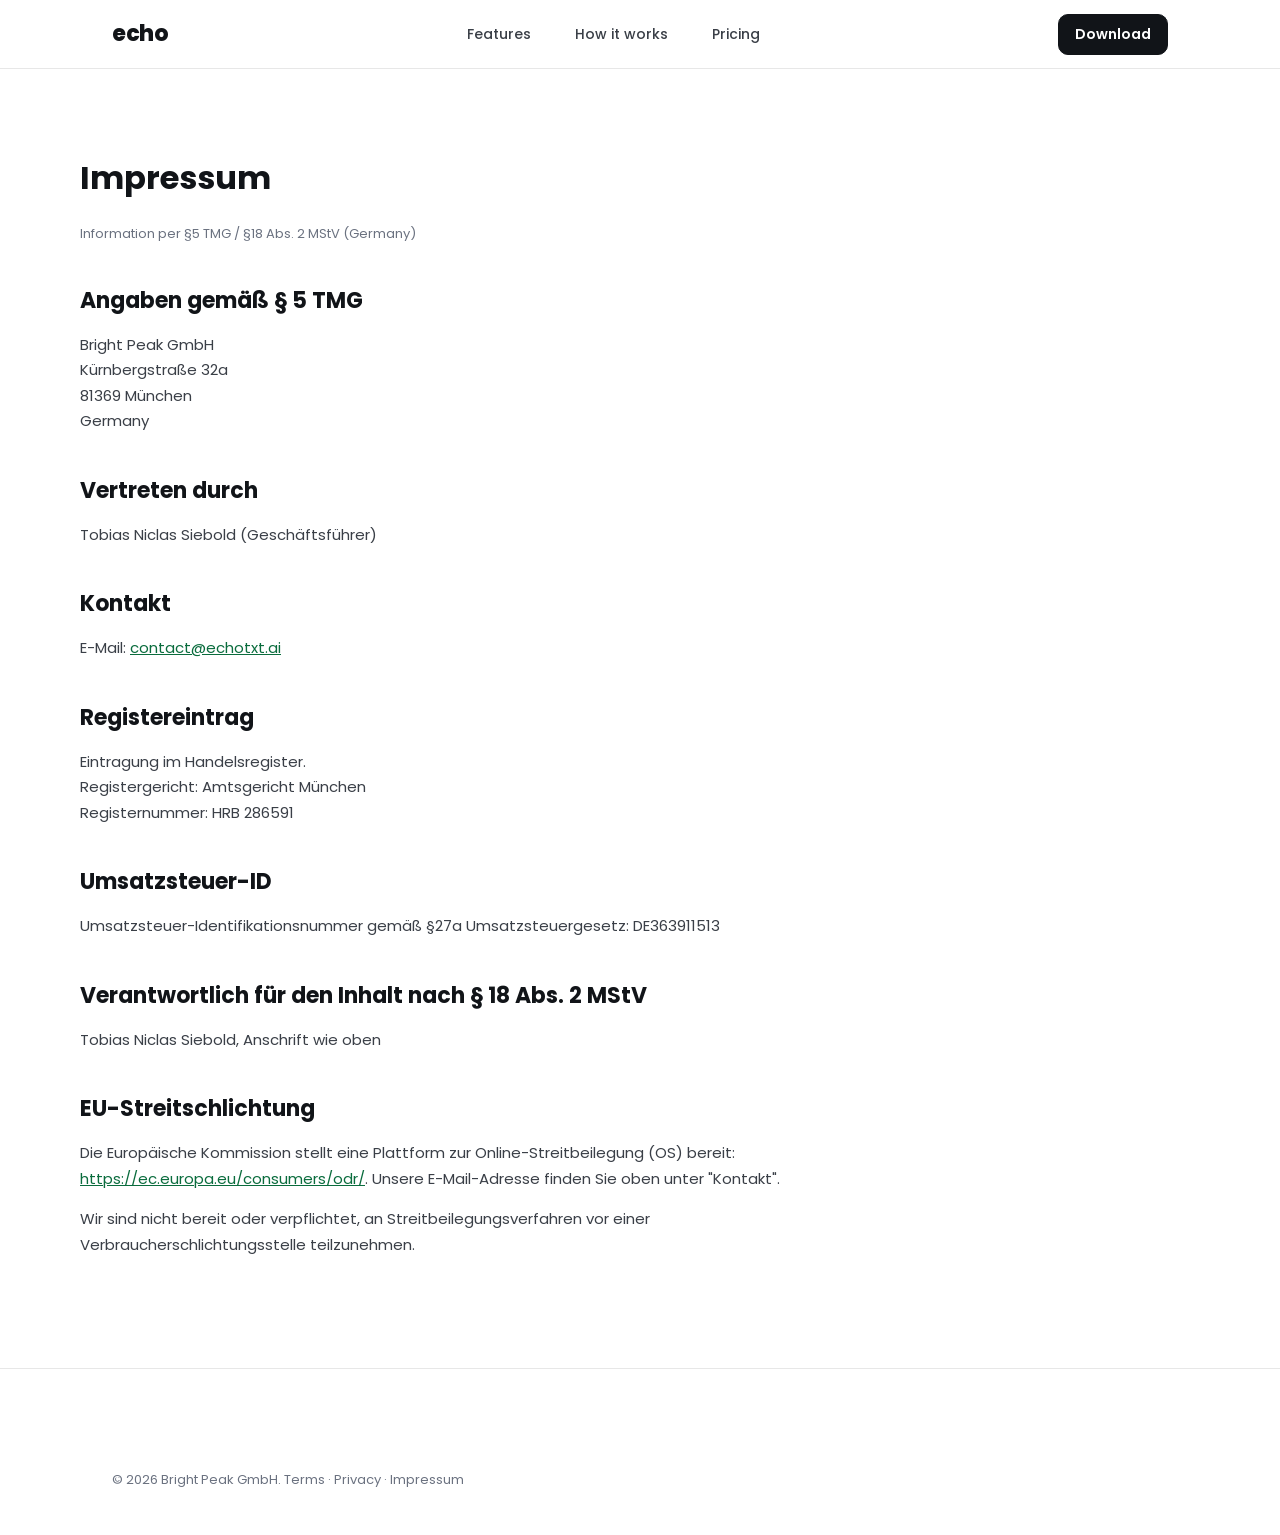
==== impressum.html @ 1a241068 "Initial commit: marketing site, legal pages, and a coming-soon placeholder Static site (no build ste" ====
<!doctype html>
<html lang="en">
<head>
<meta charset="utf-8" />
<meta name="viewport" content="width=device-width, initial-scale=1" />
<title>Impressum — Echo</title>
<link rel="preconnect" href="https://fonts.googleapis.com" />
<link rel="preconnect" href="https://fonts.gstatic.com" crossorigin />
<link href="https://fonts.googleapis.com/css2?family=Poppins:wght@400;500;600;700;800&family=JetBrains+Mono:wght@400;500;600&display=swap" rel="stylesheet" />
<link rel="stylesheet" href="css/chrome.css" />
<link rel="stylesheet" href="css/buttons.css" />
<link rel="stylesheet" href="css/forms.css" />
<link rel="stylesheet" href="css/site.css" />
</head>
<body>

<header class="topbar">
  <div class="topbar-inner container" style="max-width:1120px;">
    <a href="index.html" class="brand-mark" style="font-family:'Poppins',sans-serif;font-size:22px;font-weight:800;letter-spacing:-0.02em;color:var(--ink);">echo</a>
    <nav class="nav-links">
      <a href="index.html#features">Features</a>
      <a href="index.html#how-it-works">How it works</a>
      <a href="index.html#pricing">Pricing</a>
    </nav>
    <a class="nav-cta" href="https://github.com/diliniclas/echo-releases/releases/latest">Download</a>
  </div>
</header>

<main class="legal-page container">
  <div class="legal-head">
    <h1>Impressum</h1>
    <p class="updated">Information per §5 TMG / §18 Abs. 2 MStV (Germany)</p>
  </div>

  <div class="legal-body">
    <h2>Angaben gemäß § 5 TMG</h2>
    <p>
      Bright Peak GmbH<br />
      Kürnbergstraße 32a<br />
      81369 München<br />
      Germany
    </p>

    <h2>Vertreten durch</h2>
    <p>Tobias Niclas Siebold (Geschäftsführer)</p>

    <h2>Kontakt</h2>
    <p>
      E-Mail: <a href="mailto:contact@echotxt.ai">contact@echotxt.ai</a>
    </p>

    <h2>Registereintrag</h2>
    <p>
      Eintragung im Handelsregister.<br />
      Registergericht: Amtsgericht München<br />
      Registernummer: HRB 286591
    </p>

    <h2>Umsatzsteuer-ID</h2>
    <p>
      Umsatzsteuer-Identifikationsnummer gemäß §27a Umsatzsteuergesetz:
      DE363911513
    </p>

    <h2>Verantwortlich für den Inhalt nach § 18 Abs. 2 MStV</h2>
    <p>Tobias Niclas Siebold, Anschrift wie oben</p>

    <h2>EU-Streitschlichtung</h2>
    <p>
      Die Europäische Kommission stellt eine Plattform zur Online-Streitbeilegung (OS) bereit:
      <a href="https://ec.europa.eu/consumers/odr/" target="_blank" rel="noopener">https://ec.europa.eu/consumers/odr/</a>.
      Unsere E-Mail-Adresse finden Sie oben unter "Kontakt".
    </p>
    <p>
      Wir sind nicht bereit oder verpflichtet, an Streitbeilegungsverfahren vor einer
      Verbraucherschlichtungsstelle teilzunehmen.
    </p>
  </div>
</main>

<footer class="site-footer">
  <div class="footer-inner" style="grid-template-columns:1fr;padding-top:24px;">
    <p class="copyright">© 2026 Bright Peak GmbH. <a href="terms.html">Terms</a> · <a href="privacy.html">Privacy</a> · <a href="impressum.html">Impressum</a></p>
  </div>
</footer>

</body>
</html>
---- css/chrome.css ----
/* In&Out Consulting — shared chrome (tokens, reset, header, footer) */

:root {
  --ink: #111418;
  --ink-2: #3a3f47;
  --muted: #6b7280;
  --line: #e7e7e7;
  --bg: #ffffff;
  --bg-soft: #f6f7f8;
  --brand: #0fbf6a;       /* In&Out green (approx) */
  --brand-soft: #c9f5dd;
  --brand-deep: #0a6c3d;
  --highlight: #0ddd86;   /* highlight-stroke only — never use as fill */
  --accent: #ff5a3c;       /* CTA orange */
  --radius: 14px;

  /* Interactive-card hover — the ONE standard (light elevation + neutral border).
     Use these three together on every clickable card's :hover.
     Do NOT use brand-green on hover (green = selected/active/CTA only). */
  --hover-border: #cfd2d8;                      /* neutral, one step darker than --line */
  --hover-lift: translateY(-2px);               /* light lift */
  --hover-shadow: 0 10px 24px rgba(15,23,42,0.07); /* soft, light shadow */
}

/* ---------- Highlight stroke — canonical (do not redeclare per-page) ----------
   Place <span class="hl"> around exactly one verb/word in a hero H1 or section H2.
   One word max (two only for a German compound noun). Never on body copy. */
.hl { position: relative; display: inline-block; isolation: isolate; padding: 0 4px; }
.hl::before {
  content: ""; position: absolute;
  left: -4px; right: -4px; bottom: 0.10em;
  height: 0.42em; background-color: var(--highlight);
  border-radius: 3px; z-index: -1;
}

/* Canonical helper: add .card-hoverable to any clickable card surface.
   (Existing card classes are wired to the same tokens directly.) */
.card-hoverable { transition: border-color .18s ease, transform .18s ease, box-shadow .18s ease; }
.card-hoverable:hover {
  border-color: var(--hover-border);
  transform: var(--hover-lift);
  box-shadow: var(--hover-shadow);
}
* { box-sizing: border-box; }
html, body { margin: 0; padding: 0; background: var(--bg); color: var(--ink); font-family: "Poppins", system-ui, sans-serif; -webkit-font-smoothing: antialiased; }

/* ---------- Accessibility: visually-hidden heading/label ----------
   Use for semantic section headings that the design shows implicitly
   (e.g. a results list or filter region). Keeps the heading outline
   valid without changing the visual layout. */
.sr-only {
  position: absolute !important;
  width: 1px; height: 1px;
  padding: 0; margin: -1px;
  overflow: hidden; clip: rect(0, 0, 0, 0);
  white-space: nowrap; border: 0;
}
a { color: inherit; text-decoration: none; }

/* ---------- Top Nav (In&Out brand) ---------- */
.topbar { border-bottom: 1px solid var(--line); background: #fff; position: sticky; top: 0; z-index: 50; }
.topbar-inner { max-width: 1280px; margin: 0 auto; padding: 0 32px; height: 68px; display: flex; align-items: stretch; justify-content: space-between; gap: 32px; }
.brand-mark {
  display: inline-flex; align-items: center; justify-content: center;
  line-height: 0;
}
.brand-mark img { display: block; height: 38px; width: auto; }
.brand-mark.footer-logo img { height: 48px; }
.nav-links { display: flex; align-items: stretch; gap: 4px; }
.nav-links a:not(.nav-cta) {
  color: var(--ink-2); padding: 0 6px; margin: 0 14px;
  position: relative; display: inline-flex; align-items: center; gap: 6px;
  cursor: pointer; font-size: 14px; font-weight: 500;
  transition: color .15s ease;
}
.nav-links a:not(.nav-cta) .chev { width: 9px; height: 9px; border-right: 1.5px solid currentColor; border-bottom: 1.5px solid currentColor; transform: rotate(45deg) translate(-2px,-2px); display: inline-block; opacity: .7;}
.nav-links a:not(.nav-cta):hover { color: var(--ink); }
.nav-links a:not(.nav-cta).active { color: var(--ink); font-weight: 600; }
.nav-links a:not(.nav-cta).active::after {
  content: ""; position: absolute; left: 0; right: 0; bottom: -1px; height: 3px;
  background: var(--brand); border-radius: 3px 3px 0 0;
}
.nav-links a:not(.nav-cta):not(.active):hover::after {
  content: ""; position: absolute; left: 0; right: 0; bottom: -1px; height: 3px;
  background: var(--brand); border-radius: 3px 3px 0 0; opacity: .35;
}
.nav-cta {
  display: inline-flex; align-items: center; gap: 8px;
  padding: 9px 16px; border-radius: 10px; font-weight: 600; font-size: 14px;
  background: var(--ink); color: #fff; border: 1px solid var(--ink);
  cursor: pointer; transition: background .15s ease;
  font-family: inherit; align-self: center;
}
.nav-cta:hover { background: #000; color: #fff; }
.nav-cta::after { display: none !important; }

/* ---------- Mega menu (full-bleed, content aligned with the 1280px topbar container) ---------- */
.nav-links { position: relative; }
.nav-item { position: relative; display: inline-flex; align-items: stretch; }

.mega-wrap {
  position: absolute; top: 100%; left: 0; right: 0;
  background: #fff;
  border-bottom: 1px solid var(--line);
  box-shadow: 0 16px 40px rgba(15, 23, 42, 0.08);
  z-index: 60;
  /* hidden by default */
  opacity: 0; visibility: hidden; pointer-events: none;
  transform: translateY(-4px);
  transition: opacity .15s ease, transform .18s ease, visibility .18s ease;
}
.mega-wrap.open {
  opacity: 1; visibility: visible; pointer-events: auto;
  transform: translateY(0);
}
/* hover bridge between the nav and the panel (covers the 1px border gap) */
.mega-wrap::before {
  content: ""; position: absolute; left: 0; right: 0; top: -2px; height: 2px;
}

.mega-inner {
  max-width: 1280px; margin: 0 auto; padding: 32px 32px 40px;
}

/* Multi-column panel — columns share the container evenly, first column aligns with logo */
.mega-panel { display: grid; gap: 32px 40px; }
.mega-panel[data-cols="1"] { grid-template-columns: minmax(0, 320px); }
.mega-panel[data-cols="2"] { grid-template-columns: repeat(2, minmax(0, 1fr)); max-width: 720px; }
.mega-panel[data-cols="3"] { grid-template-columns: repeat(3, minmax(0, 1fr)); max-width: 960px; }
.mega-panel[data-cols="4"] { grid-template-columns: repeat(4, minmax(0, 1fr)); }

.mega-group { min-width: 0; }
.mega-eyebrow {
  font-size: 11px; font-weight: 700; color: var(--muted);
  text-transform: uppercase; letter-spacing: 0.12em;
  padding: 0 12px 12px;
  margin-bottom: 6px;
  border-bottom: 1px solid var(--line);
}

.mega-list { list-style: none; padding: 0; margin: 0; display: flex; flex-direction: column; gap: 4px; }
.mega-item {
  display: flex; align-items: center; gap: 14px;
  padding: 11px 12px; border-radius: 8px;
  text-decoration: none; color: var(--ink);
  font-size: 14px; font-weight: 500;
  transition: background .12s ease, color .12s ease;
  white-space: normal;
  line-height: 1.35;
}
.mega-item:hover { background: var(--bg-soft); color: var(--brand); }
.mega-icn {
  width: 20px; height: 20px; flex-shrink: 0;
  display: inline-flex; align-items: center; justify-content: center;
  color: var(--ink-2);
  transition: color .12s ease;
}
.mega-item:hover .mega-icn { color: var(--brand); }
.mega-icn svg { width: 20px; height: 20px; }

/* nav link open state */
.nav-links a.is-open { color: var(--ink); }
.nav-links a.is-open .chev { transform: rotate(-135deg) translate(-2px,-2px); }
.nav-links a .chev { transition: transform .2s ease; }

/* ---------- Marketing section primitives (canonical — see docs/design/workflow.md §1) ----------
   Promoted here from per-page <style> blocks to kill duplication (handover point 3).
     .hero-kicker          — the brand-soft eyebrow pill above a marketing hero H1
     .section.is-grey-band — the full-bleed bg-soft band wrapper
     .section-head         — the kicker→H2→lead cluster (see note below)
   .section-head is structurally scoped: the marketing flex-row only engages when a
   `> .left` cluster is present (`:has`). The stacked landing heads (Mentoring, Early
   Bird) and the app head (Gehaltsrechner Private) have no `.left`, so they DON'T match
   the flex/type rules and keep their own layout — one class, structural variants, no
   per-page forks. */
.hero-kicker {
  display: inline-flex; align-items: center;
  padding: 6px 14px;
  background: var(--brand-soft);
  color: var(--brand-deep);
  border-radius: 999px;
  font-family: "JetBrains Mono", monospace;
  font-size: 11px; letter-spacing: 0.14em; text-transform: uppercase;
  font-weight: 700;
  margin-bottom: 22px;
}
.section.is-grey-band {
  position: relative;
  isolation: isolate;
  padding: 88px 0;
  margin-top: 0;
}
.section.is-grey-band::before {
  content: "";
  position: absolute;
  inset: 0;
  width: 100vw;
  left: calc(50% - 50vw);
  background: var(--bg-soft);
  z-index: -1;
}

/* Section head — canonical marketing cluster. Flex-row engages only with a `> .left`
   child; stacked/app heads (no `.left`) keep their own layout. */
.section-head { margin-bottom: 40px; }
.section-head:has(> .left) {
  display: flex; align-items: flex-end; justify-content: space-between; gap: 32px;
}
.section-head > .left { max-width: 64ch; }
.section-head .left .kicker {
  display: inline-flex; align-items: center;
  font-family: "JetBrains Mono", monospace;
  font-size: 11px; letter-spacing: 0.14em; text-transform: uppercase;
  color: var(--brand-deep); background: var(--brand-soft);
  padding: 5px 12px; border-radius: 999px;
  margin-bottom: 14px; font-weight: 700;
}
.section-head .left h2 {
  font-size: 40px; font-weight: 700; line-height: 1.14;
  letter-spacing: -0.022em; margin: 0 0 12px; text-wrap: balance;
}
.section-head .left p {
  font-size: 16px; color: var(--ink-2); line-height: 1.6;
  margin: 0; max-width: 70ch;
}

/* CTA band — brand-soft "join" variant (Team / Resources / Engagement).
   Other CTA bands (.cta-band, .inline-cta-band, .coop-band, .final-cta) are genuinely
   distinct components — see docs/design/workflow.md §1, not drift. */
.join-cta {
  margin-top: 88px; background: var(--brand-soft);
  border-radius: 22px; padding: 48px 56px;
  display: grid; grid-template-columns: 1.4fr auto;
  align-items: center; gap: 32px;
  position: relative; overflow: hidden;
}
.join-cta::before {
  content: ""; position: absolute; right: -80px; top: -100px;
  width: 360px; height: 360px; border-radius: 50%;
  background: radial-gradient(circle, rgba(15,191,106,0.18) 0%, rgba(15,191,106,0) 70%);
  pointer-events: none;
}
.join-cta h2 {
  font-size: 32px; font-weight: 700; letter-spacing: -0.02em; line-height: 1.2;
  margin: 0 0 8px; color: var(--ink); text-wrap: balance; max-width: 22ch;
}
.join-cta p {
  font-size: 15.5px; color: var(--ink-2); line-height: 1.6;
  margin: 0; max-width: 56ch; font-weight: 500;
}
.join-cta .actions { display: flex; gap: 12px; align-items: center; z-index: 1; }

/* ---------- Footer (Notion-style) ---------- */
.site-footer { border-top: 1px solid var(--line); background: #fff; padding: 64px 0 32px; }
.footer-inner {
  max-width: 1280px; margin: 0 auto; padding: 0 32px;
  display: grid; grid-template-columns: 280px repeat(4, 1fr); gap: 48px;
}
.footer-brand .brand-mark { margin-bottom: 22px; }
.footer-socials { display: flex; gap: 18px; margin-bottom: 28px; align-items: center; color: var(--ink); }
.footer-socials a { color: var(--ink-2); display: inline-flex; transition: color .15s ease; }
.footer-socials a:hover { color: var(--brand); }
.footer-socials svg { width: 20px; height: 20px; }
.legal-links { display: flex; gap: 18px; margin-bottom: 22px; }
.legal-links a { font-size: 13px; color: var(--ink-2); }
.legal-links a:hover { color: var(--ink); text-decoration: underline; }
.copyright { font-size: 13px; color: var(--muted); }

.footer-col h2 { margin: 0 0 18px; font-size: 16px; font-weight: 700; line-height: 1.2; }
.footer-col-toggle {
  display: flex; align-items: center; justify-content: space-between; gap: 8px;
  width: 100%;
  background: none; border: 0; padding: 0; margin: 0;
  font-family: inherit; font-size: 12px; font-weight: 600; color: var(--muted);
  text-transform: uppercase; letter-spacing: 0.06em; text-align: left;
  cursor: default;
}
.fc-chev { display: none; width: 18px; height: 18px; flex-shrink: 0; color: var(--ink-2); transition: transform .2s ease; }
.footer-col ul { list-style: none; padding: 0; margin: 0; display: flex; flex-direction: column; gap: 8px; }
.footer-col a { font-size: 14px; color: var(--ink); }
.footer-col a:hover { color: var(--brand); }
.footer-col .address { font-size: 14px; color: var(--ink); font-style: normal; line-height: 1.7; }
.footer-col .address a { display: block; margin-top: 8px; word-break: break-all; }

/* ---------- Back-to-top bar (phone only) ---------- */
.footer-totop { display: none; }

@media (max-width: 1100px) {
  .footer-inner { grid-template-columns: 1fr 1fr; gap: 32px; }
  .footer-brand { grid-column: 1 / -1; }
}

/* ---------- Mobile hamburger toggle (hidden ≥ 901px) ---------- */
.nav-toggle {
  display: none;
  width: 44px; height: 44px;
  background: transparent; border: 0; padding: 0;
  align-items: center; justify-content: center;
  color: var(--ink); cursor: pointer; font-family: inherit;
  align-self: center; margin-right: -8px; /* nudge to the visual edge */
  -webkit-tap-highlight-color: transparent;
}
.nav-toggle:focus-visible { outline: 0; box-shadow: var(--focus-ring, 0 0 0 3px rgba(15,191,106,0.16)); border-radius: 8px; }
.nav-toggle .bars { position: relative; width: 22px; height: 16px; }
.nav-toggle .bars span {
  position: absolute; left: 0; right: 0; height: 2px;
  background: currentColor; border-radius: 2px;
  transition: transform .25s ease, opacity .15s ease, top .25s ease;
}
.nav-toggle .bars span:nth-child(1) { top: 0; }
.nav-toggle .bars span:nth-child(2) { top: 7px; }
.nav-toggle .bars span:nth-child(3) { top: 14px; }
.nav-toggle.is-open .bars span:nth-child(1) { top: 7px; transform: rotate(45deg); }
.nav-toggle.is-open .bars span:nth-child(2) { opacity: 0; }
.nav-toggle.is-open .bars span:nth-child(3) { top: 7px; transform: rotate(-45deg); }

/* ---------- Mobile menu sheet ---------- */
.mobile-menu {
  position: fixed; left: 0; right: 0; top: var(--mobile-topbar-h, 60px); bottom: 0;
  background: #fff;
  z-index: 55;
  display: flex; flex-direction: column;
  opacity: 0; visibility: hidden; pointer-events: none;
  transform: translateY(-6px);
  transition: opacity .2s ease, transform .25s ease, visibility .25s;
}
.mobile-menu.open { opacity: 1; visibility: visible; pointer-events: auto; transform: translateY(0); }

.mobile-menu-scroll {
  flex: 1; overflow-y: auto;
  padding: 4px 0 24px;
  -webkit-overflow-scrolling: touch;
}
.mobile-menu-footer {
  padding: 16px 20px calc(20px + env(safe-area-inset-bottom, 0px));
  border-top: 1px solid var(--line);
  background: #fff;
}

.m-nav-item { border-bottom: 1px solid var(--bg-soft); }
.m-nav-item:last-child { border-bottom: 0; }

.m-nav-row {
  display: flex; align-items: center; justify-content: space-between;
  width: 100%;
  padding: 18px 20px;
  font-size: 14px; font-weight: 600; letter-spacing: 0.06em;
  color: var(--ink);
  background: transparent; border: 0; font-family: inherit;
  text-align: left; cursor: pointer;
  min-height: 56px;
  -webkit-tap-highlight-color: transparent;
}
.m-nav-row.is-active { color: var(--brand); }
.m-nav-row .chev-m {
  width: 9px; height: 9px;
  border-right: 1.5px solid var(--muted);
  border-bottom: 1.5px solid var(--muted);
  transform: rotate(45deg) translate(-2px, -2px);
  transition: transform .2s ease;
  margin-right: 4px;
}
.m-nav-item.is-open .m-nav-row .chev-m {
  transform: rotate(-135deg) translate(-2px, -2px);
  border-color: var(--ink);
}

.m-nav-panel {
  max-height: 0; overflow: hidden;
  padding: 0 20px;
  transition: max-height .28s ease, padding .2s ease;
}
.m-nav-item.is-open .m-nav-panel {
  max-height: 1200px;
  padding: 0 20px 14px;
}

.m-group + .m-group { margin-top: 14px; }
.m-group-title {
  font-size: 11px; font-weight: 700; color: var(--muted);
  text-transform: uppercase; letter-spacing: 0.12em;
  margin: 8px 8px 6px;
}
.m-list { list-style: none; padding: 0; margin: 0; display: flex; flex-direction: column; gap: 2px; }
.m-item {
  display: flex; align-items: center; gap: 14px;
  padding: 12px 8px;
  border-radius: 8px;
  color: var(--ink); font-size: 15px; font-weight: 500;
  min-height: 44px;
  text-decoration: none;
}
.m-item:active { background: var(--bg-soft); }
.m-item .mega-icn { width: 20px; height: 20px; color: var(--ink-2); }
.m-item .mega-icn svg { width: 20px; height: 20px; }

/* Body scroll lock when menu open */
html.has-mobile-menu, body.has-mobile-menu { overflow: hidden; }

/* ---------- Mobile breakpoint ---------- */
@media (max-width: 900px) {
  .topbar-inner {
    padding: 0 16px;
    height: 60px;
    gap: 12px;
  }
  .brand-mark img { height: 30px; }
  .nav-links, .nav-cta { display: none; }
  .nav-toggle { display: inline-flex; }
  /* hide any open desktop mega-panel that React might leave around */
  .mega-wrap { display: none !important; }
}

/* ---------- Footer mobile collapse ---------- */
@media (max-width: 600px) {
  /* Back-to-top bar — full-width brand-highlight strip above the footer */
  .footer-totop {
    display: flex; align-items: center; justify-content: center;
    width: 100%; border: 0; cursor: pointer;
    background: #0ddd86; color: #fff;
    padding: 6px 0;
    -webkit-tap-highlight-color: transparent;
  }
  .footer-totop svg { width: 19px; height: 19px; }
  .footer-totop:active { background: #0bc778; }

  .site-footer { padding: 0 0 28px; }
  .footer-inner {
    grid-template-columns: 1fr;
    gap: 0;
    padding: 0 20px;
  }
  /* Order: dropdowns first, then the brand block (logo / socials / legal) */
  .footer-col  { order: 1; }
  .footer-brand { order: 2; grid-column: auto; margin: 32px 0 0; text-align: center; }
  .footer-brand .brand-mark { display: inline-flex; }
  .footer-socials, .legal-links { justify-content: center; }
  .brand-mark.footer-logo img { height: 40px; }

  /* Accordion rows — full-bleed dividers spanning the whole viewport width */
  .footer-col {
    margin: 0 -20px;
    padding: 0 20px;
    border-bottom: 1px solid var(--line);
  }
  .footer-col h2 { margin: 0; }
  .footer-col-toggle {
    cursor: pointer;
    padding: 16px 2px;
    font-size: 13px;
    color: var(--ink);
  }
  .fc-chev { display: block; }
  .footer-col.is-open .fc-chev { transform: rotate(180deg); }

  .footer-col ul,
  .footer-col .address {
    overflow: hidden;
    max-height: 0;
    opacity: 0;
    transition: max-height .28s ease, opacity .2s ease, padding .2s ease;
    padding: 0 2px;
  }
  .footer-col.is-open ul,
  .footer-col.is-open .address {
    max-height: 460px;
    opacity: 1;
    padding: 0 2px 18px;
  }
  .footer-col ul a, .footer-col .address { font-size: 15px; }
}
---- css/buttons.css ----
/* ============================================================
   buttons.css — canonical button system for In&Out Consulting
   Single source of truth. Import alongside chrome.css.

     <link rel="stylesheet" href="chrome.css" />
     <link rel="stylesheet" href="buttons.css" />

   Anatomy:  .btn .btn-{variant}  [.btn-{size}]  [.btn-pill]  [.btn-block]

   Variants: primary | brand | secondary | ghost | danger
   Sizes:    sm | (default) | lg
   Shape:    pill, block (full width)
   ============================================================ */

:root {
  --btn-radius: 10px;
  --btn-radius-pill: 999px;

  --btn-h-sm: 32px;
  --btn-h-md: 40px;
  --btn-h-lg: 48px;

  --btn-px-sm: 12px;
  --btn-px-md: 18px;
  --btn-px-lg: 24px;

  --btn-fs-sm: 12.5px;
  --btn-fs-md: 14px;
  --btn-fs-lg: 15px;

  /* Brand variant colors (kept in sync with chrome.css --brand) */
  --btn-brand:        var(--brand);
  --btn-brand-hover:  #0aa75e;
  --btn-brand-active: #0a8f50;

  --btn-danger:       #b91c1c;
  --btn-danger-bg:    #fef2f2;
  --btn-danger-border:#fecaca;
}

/* ----------------------------------------------------------------
   Base
   NOTE: keep selector list class-only — adding `button.btn` raises
   specificity above `.btn-primary` etc. and silently breaks variants.
   ---------------------------------------------------------------- */
.btn {
  /* Layout */
  display: inline-flex;
  align-items: center;
  justify-content: center;
  gap: 8px;
  vertical-align: middle;

  /* Size (default = md) */
  height: var(--btn-h-md);
  padding: 0 var(--btn-px-md);
  border-radius: var(--btn-radius);

  /* Type */
  font-family: inherit;
  font-size: var(--btn-fs-md);
  font-weight: 600;
  line-height: 1;
  letter-spacing: -0.005em;
  text-decoration: none;
  white-space: nowrap;

  /* Reset */
  background: transparent;
  color: inherit;
  border: 1px solid transparent;
  cursor: pointer;
  user-select: none;
  -webkit-appearance: none;
  appearance: none;

  transition: background .15s ease, border-color .15s ease,
              color .15s ease, transform .12s ease, box-shadow .15s ease;
}
.btn:active { transform: translateY(1px); }
.btn:focus-visible {
  outline: none;
  box-shadow: 0 0 0 3px rgba(15, 191, 106, 0.22);
}
.btn:disabled,
.btn[aria-disabled="true"] {
  cursor: not-allowed;
  opacity: 0.6;
  transform: none;
  box-shadow: none;
}
.btn svg {
  width: 14px; height: 14px;
  flex-shrink: 0;
}

/* ----------------------------------------------------------------
   Sizes
   ---------------------------------------------------------------- */
.btn-sm {
  height: var(--btn-h-sm);
  padding: 0 var(--btn-px-sm);
  font-size: var(--btn-fs-sm);
  gap: 6px;
}
.btn-sm svg { width: 12px; height: 12px; }

.btn-lg {
  height: var(--btn-h-lg);
  padding: 0 var(--btn-px-lg);
  font-size: var(--btn-fs-lg);
  gap: 10px;
}
.btn-lg svg { width: 16px; height: 16px; }

/* ----------------------------------------------------------------
   Shape & width modifiers
   ---------------------------------------------------------------- */
.btn-pill  { border-radius: var(--btn-radius-pill); }
.btn-block { display: flex; width: 100%; }

/* Icon-only — square button sized to its height (kebab menus, toolbar icons).
   Pair with a variant (usually .btn-secondary or .btn-ghost). */
.btn-icon { padding: 0; width: var(--btn-h-md); }
.btn-icon.btn-sm { width: var(--btn-h-sm); }
.btn-icon.btn-lg { width: var(--btn-h-lg); }

/* ----------------------------------------------------------------
   Variant: PRIMARY — dark ink, default for primary actions
   ---------------------------------------------------------------- */
.btn-primary {
  background: var(--ink);
  color: #fff;
  border-color: var(--ink);
}
.btn-primary:hover { background: #000; border-color: #000; }
.btn-primary:disabled,
.btn-primary[aria-disabled="true"] { background: #d6dadf; border-color: #d6dadf; color: #fff; }

/* ----------------------------------------------------------------
   Variant: BRAND — green, for marketing / signup conversion CTAs
   ---------------------------------------------------------------- */
.btn-brand {
  background: var(--btn-brand);
  color: var(--ink);
  border-color: var(--btn-brand);
}
.btn-brand:hover {
  color: var(--ink);
  background: var(--btn-brand-hover);
  border-color: var(--btn-brand-hover);
  box-shadow: 0 8px 18px rgba(15, 191, 106, 0.22);
}
.btn-brand:disabled,
.btn-brand[aria-disabled="true"] { background: #d6dadf; border-color: #d6dadf; color: #fff; box-shadow: none; }

/* ----------------------------------------------------------------
   Variant: SECONDARY — white with hairline border, neutral
   ---------------------------------------------------------------- */
.btn-secondary {
  background: #fff;
  color: var(--ink);
  border-color: var(--line);
}
.btn-secondary:hover { border-color: var(--ink); }

/* ----------------------------------------------------------------
   Variant: GHOST — transparent text, lightest action
   ---------------------------------------------------------------- */
.btn-ghost {
  background: transparent;
  color: var(--ink-2);
  border-color: transparent;
}
.btn-ghost:hover { background: var(--bg-soft); color: var(--ink); }

/* ----------------------------------------------------------------
   Variant: DANGER — destructive (delete account, leave team, etc.)
   ---------------------------------------------------------------- */
.btn-danger {
  background: #fff;
  color: var(--btn-danger);
  border-color: var(--btn-danger-border);
}
.btn-danger:hover {
  background: var(--btn-danger-bg);
  border-color: #fca5a5;
}

/* ----------------------------------------------------------------
   Inline / link-style — for in-text actions ("Mehr erfahren →")
   ---------------------------------------------------------------- */
.btn-link {
  display: inline-flex; align-items: center; gap: 4px;
  background: transparent; border: 0; padding: 2px 4px;
  font-family: inherit; font-size: 13px; font-weight: 600; line-height: 1.4;
  color: var(--brand-deep);
  cursor: pointer; border-radius: 6px;
}
.btn-link:hover { background: var(--brand-soft); color: var(--brand-deep); }

/* ----------------------------------------------------------------
   Button group — joined toggle row (visual match to .segmented).
   Sits on a soft track; the active button gets a white "lifted" pill.
   ---------------------------------------------------------------- */
.btn-group {
  display: inline-flex;
  padding: 3px; gap: 2px;
  background: var(--bg-soft);
  border: 1px solid var(--line);
  border-radius: var(--btn-radius);
}
.btn-group > .btn,
.btn-group > button {
  appearance: none;
  height: 32px; padding: 0 14px;
  border: 0; border-radius: 7px;
  background: transparent;
  color: var(--ink-2);
  font-family: inherit; font-size: 13px; font-weight: 600;
  cursor: pointer;
  display: inline-flex; align-items: center; gap: 6px;
  transition: background .15s ease, color .15s ease, box-shadow .15s ease;
}
.btn-group > .btn:hover,
.btn-group > button:hover { color: var(--ink); }
.btn-group > .btn.is-active,
.btn-group > button.is-active {
  background: #fff; color: var(--ink);
  box-shadow: 0 1px 2px rgba(15, 23, 42, 0.06);
}
.btn-group.is-pill { border-radius: 999px; }
.btn-group.is-pill > .btn,
.btn-group.is-pill > button { border-radius: 999px; }

/* ----------------------------------------------------------------
   Mobile — large marketing CTAs stretch full-width.
   .btn-lg is the marketing-CTA size (hero actions, inline-CTA bands,
   gate cards). Below 640px we promote it to a block button so the
   hit target spans the full column. Opt out with .btn-keep-inline.
   ---------------------------------------------------------------- */
@media (max-width: 640px) {
  .btn-lg:not(.btn-keep-inline) {
    display: flex;
    width: 100%;
  }
}
---- css/forms.css ----
/* ============================================================
   forms.css — canonical form & selection system for In&Out
   Single source of truth for everything that isn't a button.
   Import alongside chrome.css and buttons.css.

     <link rel="stylesheet" href="chrome.css" />
     <link rel="stylesheet" href="buttons.css" />
     <link rel="stylesheet" href="forms.css" />

   Anatomy & class summary:
     Field        .field  .field-label  .field-hint  .field-error
     Text input   .input  .input-sm  .input-lg  .has-icon
     Textarea     .textarea
     Select       .select
     Wrap         .input-icon  (positions a left/right icon)
     Checkbox     .checkbox
     Radio        .radio
     Option card  .option-card  (large clickable radio/check card)
     Switch       .switch
     Segmented    .segmented  .segmented > button.is-active
     Chip         .chip        (selectable) + .is-on
                  .chip.removable  (entered tag with × button)
                  Sizes: .chip-sm  .chip-lg
     Tag          .tag         (static category label)
                  Tones: .tag-brand .tag-warn .tag-danger .tag-info .tag-neutral
                  Styles: .tag-solid (filled) / default = soft fill
     Badge        .badge       (small count/state, e.g. NEU · 5)
                  Tones: .badge-brand .badge-neutral .badge-warn .badge-danger
     Status dot   .status-dot  + .is-live .is-draft .is-off
     Status badge .status-badge + .is-live .is-draft .is-off .is-err (icon seal)
     Kicker       .kicker      (eyebrow pill, e.g. "EMPFOHLEN")
   ============================================================ */

:root {
  /* Field sizing */
  --field-radius: 10px;
  --field-h-sm: 34px;
  --field-h-md: 42px;
  --field-h-lg: 48px;
  --field-px:   14px;
  --field-fs:   14px;

  /* Selection */
  --sel-radius: 10px;
  --sel-active-bg:    rgba(15, 191, 106, 0.06);
  --sel-active-ring:  0 0 0 3px rgba(15, 191, 106, 0.12);

  /* Chip */
  --chip-radius: 999px;
  --chip-fs: 13px;

  /* Tag tones */
  --tag-brand-bg:   rgba(15,191,106,0.10);  --tag-brand-fg:   var(--brand-deep);
  --tag-info-bg:    #dbeafe;                --tag-info-fg:    #1e40af;
  --tag-warn-bg:    rgba(245,158,11,0.14);  --tag-warn-fg:    #92400e;
  --tag-danger-bg:  #fee2e2;                --tag-danger-fg:  #991b1b;
  --tag-neutral-bg: var(--bg-soft);         --tag-neutral-fg: var(--ink-2);

  /* Focus ring */
  --focus-ring: 0 0 0 3px rgba(15, 191, 106, 0.16);
}

/* ------------------------------------------------------------
   FIELD (label, hint, error)
   ------------------------------------------------------------ */
.field { display: flex; flex-direction: column; gap: 6px; }
.field-row { display: grid; grid-template-columns: 1fr 1fr; gap: 12px; }
.field-row.cols-3 { grid-template-columns: repeat(3, 1fr); }
.field-row.cols-4 { grid-template-columns: repeat(4, 1fr); }

.field-label {
  font-size: 12px; font-weight: 600; color: var(--ink-2);
  letter-spacing: 0.02em;
  display: flex; align-items: center; justify-content: space-between; gap: 8px;
}
.field-label .opt { color: var(--muted); font-weight: 500; font-size: 11px; }
.field-label .req, .field label .req { color: #b91c1c; font-weight: 700; }

.field-hint  { font-size: 11.5px; color: var(--muted); line-height: 1.5; }
.field-error { font-size: 11.5px; color: #b91c1c; line-height: 1.5; font-weight: 600; }

/* ------------------------------------------------------------
   INPUT / TEXTAREA / SELECT — share one visual language
   ------------------------------------------------------------ */
.input, .textarea, .select {
  width: 100%;
  height: var(--field-h-md);
  padding: 0 var(--field-px);
  font: inherit; font-size: var(--field-fs);
  background: #fff; color: var(--ink);
  border: 1px solid var(--line); border-radius: var(--field-radius);
  outline: none;
  transition: border-color .15s ease, box-shadow .15s ease, background .15s ease;
}
.input::placeholder, .textarea::placeholder { color: #b0b5bd; }

.input:hover, .textarea:hover, .select:hover { border-color: #cdd1d6; }
.input:focus, .textarea:focus, .select:focus {
  border-color: var(--brand);
  box-shadow: var(--focus-ring);
}

.input:disabled, .textarea:disabled, .select:disabled {
  background: var(--bg-soft); color: var(--muted); cursor: not-allowed;
  border-color: var(--line);
}

/* Validation states */
.input.is-error, .textarea.is-error, .select.is-error { border-color: #ef4444; }
.input.is-error:focus, .textarea.is-error:focus, .select.is-error:focus {
  box-shadow: 0 0 0 3px rgba(239,68,68,0.16);
}
.input.is-success, .textarea.is-success, .select.is-success { border-color: #16a34a; }

/* Sizes */
.input-sm { height: var(--field-h-sm); padding: 0 12px; font-size: 13px; border-radius: 8px; }
.input-lg { height: var(--field-h-lg); padding: 0 16px; font-size: 15px; }

/* Textarea overrides */
.textarea {
  height: auto; min-height: 110px; padding: 12px 14px;
  resize: vertical; line-height: 1.55;
}

/* Select — custom chevron */
.select {
  appearance: none; -webkit-appearance: none; cursor: pointer;
  padding-right: 38px;
  background-image: url("data:image/svg+xml;utf8,<svg xmlns='http://www.w3.org/2000/svg' width='14' height='14' viewBox='0 0 24 24' fill='none' stroke='%236b7280' stroke-width='2' stroke-linecap='round' stroke-linejoin='round'><polyline points='6 9 12 15 18 9'/></svg>");
  background-repeat: no-repeat; background-position: right 12px center;
}

/* Select dropdown options — replaces OS blue with brand styling
   (limited cross-browser support: Chromium honours bg/color, Safari ignores). */
.select option {
  background: #fff;
  color: var(--ink);
  padding: 8px 12px;
  font: inherit;
}
.select option:hover,
.select option:focus,
.select option:checked {
  background: var(--brand-soft);
  color: var(--ink);
}
.select option:disabled {
  color: var(--muted);
}

/* Input with icon — wrap input in <span class="input-icon"> */
.input-icon { position: relative; display: block; }
.input-icon > svg,
.input-icon > .ico {
  position: absolute; left: 14px; top: 50%; transform: translateY(-50%);
  width: 16px; height: 16px;
  color: var(--muted); pointer-events: none;
}
.input-icon > .input,
.input-icon > .select { padding-left: 40px; }
.input-icon.right > svg,
.input-icon.right > .ico { left: auto; right: 14px; }
.input-icon.right > .input,
.input-icon.right > .select { padding-left: var(--field-px); padding-right: 40px; }

/* Modifier — when an icon lives in a sibling wrapper outside .input-icon
   (e.g. a <div class="input-wrap"> layout from a legacy page), put .has-icon
   on the input itself to reserve padding for it. */
.input.has-icon,
.select.has-icon { padding-left: 40px; }

/* Affix (prefix/suffix like €, kg, .com) — wrap input + span in .input-affix */
.input-affix {
  display: inline-flex; align-items: stretch; width: 100%;
  border: 1px solid var(--line); border-radius: var(--field-radius);
  background: #fff; overflow: hidden;
  transition: border-color .15s ease, box-shadow .15s ease;
}
.input-affix:focus-within { border-color: var(--brand); box-shadow: var(--focus-ring); }
.input-affix .affix {
  display: inline-flex; align-items: center; padding: 0 12px;
  background: var(--bg-soft); color: var(--ink-2);
  font-size: 13px; font-weight: 500;
  border-right: 1px solid var(--line);
}
.input-affix .affix.right { border-right: 0; border-left: 1px solid var(--line); }
.input-affix .input {
  border: 0; border-radius: 0; box-shadow: none; flex: 1; min-width: 0;
}
.input-affix .input:focus { box-shadow: none; }

/* ------------------------------------------------------------
   CHECKBOX  &  RADIO — custom-styled native controls
   Wrap as:  <label class="checkbox"><input type="checkbox"/><span/>Label</label>
   ------------------------------------------------------------ */
.checkbox, .radio {
  display: inline-flex; align-items: center; gap: 10px;
  font-size: 13px; color: var(--ink); cursor: pointer; line-height: 1.45;
  user-select: none;
}
.checkbox > input, .radio > input {
  position: absolute; opacity: 0; pointer-events: none;
}
.checkbox > .mark, .radio > .mark {
  width: 18px; height: 18px; flex-shrink: 0; background: #fff;
  border: 1.5px solid #c8ccd2;
  display: inline-flex; align-items: center; justify-content: center;
  transition: background .15s ease, border-color .15s ease, box-shadow .15s ease;
}
.checkbox > .mark { border-radius: 5px; }
.radio    > .mark { border-radius: 50%; position: relative; }

/* Hover */
.checkbox:hover > .mark, .radio:hover > .mark { border-color: var(--ink-2); }

/* Checked — checkbox */
.checkbox > input:checked + .mark {
  background: var(--brand); border-color: var(--brand);
}
.checkbox > input:checked + .mark::after {
  content: ""; width: 5px; height: 9px;
  border-right: 2px solid #fff; border-bottom: 2px solid #fff;
  transform: rotate(45deg) translate(-1px,-1px);
}

/* Checked — radio */
.radio > input:checked + .mark { border-color: var(--brand); border-width: 5px; }

/* Indeterminate checkbox */
.checkbox > input:indeterminate + .mark {
  background: var(--brand); border-color: var(--brand);
}
.checkbox > input:indeterminate + .mark::after {
  content: ""; width: 8px; height: 2px; background: #fff; border-radius: 1px;
}

/* Focus */
.checkbox > input:focus-visible + .mark,
.radio > input:focus-visible + .mark { box-shadow: var(--focus-ring); }

/* Disabled */
.checkbox.is-disabled, .radio.is-disabled,
.checkbox:has(input:disabled), .radio:has(input:disabled) {
  cursor: not-allowed; color: var(--muted);
}
.checkbox:has(input:disabled) > .mark,
.radio:has(input:disabled) > .mark {
  background: var(--bg-soft); border-color: var(--line);
}

/* ------------------------------------------------------------
   OPTION CARD — large clickable radio or check card
   Use:  <label class="option-card"><input type="radio|checkbox"/>
            <span class="oc-mark"/>
            <span class="oc-body"><strong>Title</strong><em>Hint</em></span>
         </label>
   ------------------------------------------------------------ */
.option-card {
  display: flex; align-items: center; gap: 12px;
  padding: 14px 16px;
  background: #fff; border: 1px solid var(--line);
  border-radius: 12px; cursor: pointer;
  font: inherit; text-align: left; width: 100%;
  transition: border-color .15s ease, background .15s ease, box-shadow .15s ease;
}
.option-card:hover { border-color: #cdd1d6; }
.option-card > input { position: absolute; opacity: 0; pointer-events: none; }
.option-card .oc-mark {
  width: 20px; height: 20px; flex-shrink: 0;
  border: 1.5px solid #c8ccd2; background: #fff;
  display: inline-flex; align-items: center; justify-content: center;
  transition: background .15s ease, border-color .15s ease;
}
.option-card[data-kind="radio"] .oc-mark { border-radius: 50%; }
.option-card[data-kind="check"] .oc-mark,
.option-card .oc-mark { border-radius: 6px; }
.option-card[data-kind="radio"] .oc-mark { border-radius: 50%; }

.option-card .oc-body { display: flex; flex-direction: column; gap: 2px; min-width: 0; }
.option-card .oc-body strong { font-size: 14px; font-weight: 700; color: var(--ink); letter-spacing: -0.005em; }
.option-card .oc-body em { font-size: 12px; font-style: normal; color: var(--muted); line-height: 1.45; }

/* Selected */
.option-card:has(input:checked),
.option-card.is-on {
  border-color: var(--brand);
  background: var(--sel-active-bg);
  box-shadow: var(--sel-active-ring);
}
.option-card[data-kind="radio"]:has(input:checked) .oc-mark,
.option-card[data-kind="radio"].is-on .oc-mark {
  border-color: var(--brand); border-width: 6px; background: #fff;
}
.option-card[data-kind="check"]:has(input:checked) .oc-mark,
.option-card[data-kind="check"].is-on .oc-mark,
.option-card:not([data-kind]):has(input:checked) .oc-mark,
.option-card:not([data-kind]).is-on .oc-mark {
  background: var(--brand); border-color: var(--brand); color: #fff;
}
.option-card[data-kind="check"]:has(input:checked) .oc-mark::after,
.option-card[data-kind="check"].is-on .oc-mark::after,
.option-card:not([data-kind]):has(input:checked) .oc-mark::after,
.option-card:not([data-kind]).is-on .oc-mark::after {
  content: ""; width: 5px; height: 9px;
  border-right: 2px solid #fff; border-bottom: 2px solid #fff;
  transform: rotate(45deg) translate(-1px,-1px);
}

/* ------------------------------------------------------------
   SWITCH — for boolean toggles
   Use:  <label class="switch"><input type="checkbox"/><span class="track"/></label>
   ------------------------------------------------------------ */
.switch {
  display: inline-flex; align-items: center; gap: 10px;
  cursor: pointer; user-select: none;
  font-size: 13px; color: var(--ink-2);
}
.switch > input { position: absolute; opacity: 0; pointer-events: none; }
.switch .track {
  width: 38px; height: 22px; background: #d6d8dc; border-radius: 999px;
  position: relative; flex-shrink: 0;
  transition: background .15s ease;
}
.switch .track::after {
  content: ""; position: absolute; top: 2px; left: 2px;
  width: 18px; height: 18px; background: #fff; border-radius: 50%;
  transition: transform .18s cubic-bezier(.22,1,.36,1);
  box-shadow: 0 1px 2px rgba(0,0,0,0.18);
}
.switch > input:checked + .track { background: var(--brand); }
.switch > input:checked + .track::after { transform: translateX(16px); }
.switch > input:focus-visible + .track { box-shadow: var(--focus-ring); }

/* Small switch */
.switch.switch-sm .track { width: 30px; height: 18px; }
.switch.switch-sm .track::after { width: 14px; height: 14px; }
.switch.switch-sm > input:checked + .track::after { transform: translateX(12px); }

/* ------------------------------------------------------------
   SEGMENTED CONTROL — toggle group on a soft track
   Use:  <div class="segmented">
           <button class="is-active">All</button><button>Active</button>...
         </div>
   ------------------------------------------------------------ */
.segmented {
  display: inline-flex; padding: 3px;
  background: var(--bg-soft); border: 1px solid var(--line);
  border-radius: 10px; gap: 2px;
}
.segmented > button, .segmented > a {
  appearance: none; background: transparent; border: 0;
  padding: 7px 14px; border-radius: 7px;
  font: inherit; font-family: inherit; font-size: 13px; font-weight: 600;
  color: var(--ink-2); cursor: pointer;
  display: inline-flex; align-items: center; gap: 6px;
  transition: background .15s ease, color .15s ease, box-shadow .15s ease;
}
.segmented > button:hover, .segmented > a:hover { color: var(--ink); }
.segmented > button.is-active, .segmented > a.is-active {
  background: #fff; color: var(--ink);
  box-shadow: 0 1px 2px rgba(15,23,42,0.06);
}
.segmented.is-pill { border-radius: 999px; }
.segmented.is-pill > button, .segmented.is-pill > a { border-radius: 999px; }

/* Wrapping variant — many/long options (form fields, narrow columns).
   Options wrap onto multiple rows and grow to fill each row evenly. */
.segmented.is-wrap { flex-wrap: wrap; }
.segmented.is-wrap > button, .segmented.is-wrap > a { flex: 1 1 auto; }

/* ------------------------------------------------------------
   CHIP — selectable, pill-shaped
   Use:  <button class="chip">Label</button>
         <button class="chip is-on">Label ✓</button>
   ------------------------------------------------------------ */
.chip {
  display: inline-flex; align-items: center; gap: 6px;
  padding: 8px 14px; height: 34px;
  background: #fff; color: var(--ink-2);
  border: 1px solid var(--line); border-radius: var(--chip-radius);
  font: inherit; font-family: inherit; font-size: var(--chip-fs); font-weight: 500;
  cursor: pointer; white-space: nowrap;
  transition: background .15s ease, border-color .15s ease, color .15s ease;
}
.chip:hover { border-color: #cdd1d6; color: var(--ink); }
.chip:focus-visible { outline: none; box-shadow: var(--focus-ring); }

.chip.is-on {
  background: var(--ink); color: #fff; border-color: var(--ink); font-weight: 600;
}
.chip.is-on:hover { background: #000; border-color: #000; }
.chip.is-on > svg { color: #fff; }

/* Numeric count inside chip (e.g. "Active 12") */
.chip .count {
  display: inline-flex; align-items: center; justify-content: center;
  min-width: 18px; padding: 0 6px; height: 18px; margin-left: 2px;
  border-radius: 999px;
  background: var(--bg-soft); color: var(--ink-2);
  font-size: 10.5px; font-weight: 700;
}
.chip.is-on .count { background: rgba(255,255,255,0.18); color: #fff; }

/* Sizes */
.chip-sm { padding: 5px 10px; height: 26px; font-size: 12px; }
.chip-lg { padding: 10px 18px; height: 40px; font-size: 14px; }

/* Removable chip (entered tag) — has an × button inside */
.chip.removable {
  background: var(--brand-soft); color: var(--brand-deep); border-color: var(--brand-soft);
  padding: 4px 6px 4px 12px; font-weight: 600;
}
.chip.removable > .x {
  width: 18px; height: 18px; border-radius: 50%; border: 0;
  background: transparent; color: var(--ink-2); padding: 0;
  display: inline-flex; align-items: center; justify-content: center;
  cursor: pointer;
  transition: background .15s ease, color .15s ease;
}
.chip.removable > .x:hover { background: rgba(15, 23, 42, 0.10); color: var(--ink); }

/* Chip-input wrapper — flex container of removable chips + text input
   Use:  <div class="chip-input-wrap">
           <span class="chip removable">…</span>
           <input class="chip-input" placeholder="Stichwort eingeben…" />
         </div> */
.chip-input-wrap {
  display: flex; flex-wrap: wrap; gap: 8px; padding: 8px 10px;
  border: 1px solid var(--line); border-radius: var(--field-radius);
  background: #fff; min-height: 50px;
  transition: border-color .15s ease, box-shadow .15s ease;
}
.chip-input-wrap:focus-within {
  border-color: var(--brand); box-shadow: var(--focus-ring);
}
.chip-input {
  border: 0; outline: 0; background: transparent;
  font: inherit; font-family: inherit; font-size: 13px;
  min-width: 160px; flex: 1; padding: 4px 6px;
}
.chip-input::placeholder { color: #aab0ba; }

/* Chip row — utility container with sensible wrap */
.chip-row { display: flex; flex-wrap: wrap; gap: 8px; align-items: center; }

/* ------------------------------------------------------------
   TAG — static category / status label (NOT interactive)
   Default tone is "neutral soft". Mix with .tag-* for semantics.
   .tag-solid swaps to a filled treatment.
   ------------------------------------------------------------ */
.tag {
  display: inline-flex; align-items: center; gap: 5px;
  padding: 3px 9px; border-radius: 999px;
  background: var(--tag-neutral-bg); color: var(--tag-neutral-fg);
  font-size: 11px; font-weight: 600; letter-spacing: 0.02em;
  white-space: nowrap;
}
.tag svg { width: 11px; height: 11px; }
.tag-brand   { background: var(--tag-brand-bg);   color: var(--tag-brand-fg); }
.tag-info    { background: var(--tag-info-bg);    color: var(--tag-info-fg); }
.tag-warn    { background: var(--tag-warn-bg);    color: var(--tag-warn-fg); }
.tag-danger  { background: var(--tag-danger-bg);  color: var(--tag-danger-fg); }
.tag-neutral { background: var(--tag-neutral-bg); color: var(--tag-neutral-fg); }

/* Solid variant — flips background to the strong tone */
.tag.tag-solid              { background: var(--ink);  color: #fff; }
.tag-brand.tag-solid        { background: var(--brand); color: #fff; }
.tag-info.tag-solid         { background: #1e40af; color: #fff; }
.tag-warn.tag-solid         { background: #b45309; color: #fff; }
.tag-danger.tag-solid       { background: #b91c1c; color: #fff; }
.tag-neutral.tag-solid      { background: var(--ink-2); color: #fff; }

/* Uppercase variant — for eyebrows / status callouts */
.tag.is-upper { text-transform: uppercase; letter-spacing: 0.06em; font-size: 10px; }

/* Tag with leading status dot */
.tag .dot {
  width: 6px; height: 6px; border-radius: 50%; background: currentColor;
}
.tag-brand .dot, .tag-brand .live-dot { background: var(--brand); }

/* ------------------------------------------------------------
   BADGE — small numeric/state pill (count of unread, NEU, BALD)
   ------------------------------------------------------------ */
.badge {
  display: inline-flex; align-items: center; justify-content: center;
  min-width: 18px; height: 18px; padding: 0 6px;
  border-radius: 999px;
  background: var(--bg-soft); color: var(--ink-2);
  font-size: 10.5px; font-weight: 700; letter-spacing: 0.02em;
  line-height: 1;
}
.badge-brand   { background: var(--brand); color: #fff; }
.badge-warn    { background: #f59e0b; color: #fff; }
.badge-danger  { background: #ef4444; color: #fff; }
.badge-info    { background: #2563eb; color: #fff; }
.badge-neutral { background: var(--ink-2); color: #fff; }

/* ------------------------------------------------------------
   STATUS DOT — leading dot for "Live", "Draft", "Inactive"
   Use inside a tag or inline next to text.
   ------------------------------------------------------------ */
.status-dot {
  width: 8px; height: 8px; border-radius: 50%;
  display: inline-block; background: var(--muted);
  flex-shrink: 0;
}
.status-dot.is-live  { background: var(--brand); box-shadow: 0 0 0 3px rgba(15,191,106,0.20); }
.status-dot.is-draft { background: #f59e0b; }
.status-dot.is-off   { background: #94a3b8; }
.status-dot.is-err   { background: #ef4444; }

/* ------------------------------------------------------------
   STATUS BADGE — icon-bearing sibling of .status-dot.
   Use when a status needs a glyph (a ✓ "verified/active" seal),
   not just a coloured dot. Same tone vocabulary as .status-dot.
   Use:  <span class="status-badge is-live" aria-label="Aktiv">
           <svg viewBox="0 0 16 16">…</svg>
         </span>
   Sizes: default 22px · .status-badge-sm 18px · .status-badge-lg 28px
   ------------------------------------------------------------ */
.status-badge {
  --status-badge-size: 22px;
  width: var(--status-badge-size); height: var(--status-badge-size);
  border-radius: 50%;
  display: inline-flex; align-items: center; justify-content: center;
  color: #fff; background: var(--muted); flex-shrink: 0;
}
.status-badge svg { width: 64%; height: 64%; display: block; }
.status-badge-sm { --status-badge-size: 18px; }
.status-badge-lg { --status-badge-size: 28px; }
.status-badge.is-live  { background: var(--brand); }
.status-badge.is-draft { background: #f59e0b; }
.status-badge.is-off   { background: #94a3b8; }
.status-badge.is-err   { background: #ef4444; }

/* ------------------------------------------------------------
   KICKER — eyebrow pill above a page header
   Use:  <span class="kicker">EMPFOHLEN</span>
   ------------------------------------------------------------ */
.kicker {
  display: inline-block; padding: 4px 10px; border-radius: 999px;
  background: var(--brand-soft); color: var(--brand-deep);
  font-size: 11px; font-weight: 700;
  text-transform: uppercase; letter-spacing: 0.10em;
}
.kicker.is-mono {
  font-family: "JetBrains Mono", monospace;
  font-weight: 600; letter-spacing: 0.14em;
}
.kicker.is-neutral { background: var(--bg-soft); color: var(--ink-2); }

/* ------------------------------------------------------------
   COMBOBOX — accessible JS dropdown that replaces native <select>
   The anchor inherits .select styling so it sits in the same
   vertical rhythm as .input / .textarea. The popup is portaled
   to <body> and positioned via fixed coords (see combobox.jsx).
   ------------------------------------------------------------ */
.combobox { position: relative; display: block; width: 100%; }

.cb-anchor {
  /* .select already provides border, padding-right (chevron), height, font.
     We only need to override the bits that differ for a <button>. */
  text-align: left;
  display: inline-flex; align-items: center;
  width: 100%;
  font-family: inherit;
  white-space: nowrap;
}

/* When the anchor is an inline pill (e.g. .sort-select), let the combobox
   behave like the original native control: auto-width, inline-block. */
.combobox:has(> .sort-select.cb-anchor) { display: inline-block; width: auto; }
.combobox > .sort-select.cb-anchor { width: auto; }
.cb-anchor[aria-expanded="true"] {
  border-color: var(--brand);
  box-shadow: var(--focus-ring);
}
.cb-anchor.is-placeholder .cb-value { color: #b0b5bd; }
.cb-value {
  flex: 1; min-width: 0;
  overflow: hidden; text-overflow: ellipsis; white-space: nowrap;
}

.cb-popup {
  z-index: 1000;
  background: #fff;
  border: 1px solid var(--line);
  border-radius: 12px;
  box-shadow: 0 8px 28px rgba(15,23,42,.10), 0 1px 2px rgba(15,23,42,.04);
  overflow: hidden;
  display: flex; flex-direction: column;
  animation: cb-fade .12s ease;
}
@keyframes cb-fade {
  from { opacity: 0; transform: translateY(-4px); }
  to   { opacity: 1; transform: translateY(0); }
}

.cb-search-wrap {
  padding: 8px; border-bottom: 1px solid var(--line); background: #fff;
}
.cb-search {
  width: 100%; height: 34px;
  padding: 0 12px; border: 1px solid var(--line); border-radius: 8px;
  font: inherit; font-family: inherit; font-size: 13.5px; color: var(--ink);
  outline: none; background: #fff;
}
.cb-search:focus { border-color: var(--brand); box-shadow: var(--focus-ring); }

.cb-list { overflow-y: auto; padding: 4px; scrollbar-width: thin; }
.cb-list::-webkit-scrollbar { width: 8px; }
.cb-list::-webkit-scrollbar-thumb { background: #d4d7dc; border-radius: 8px; }

.cb-option {
  display: flex; align-items: center; gap: 10px;
  padding: 9px 10px; border-radius: 7px;
  font-size: 13.5px; color: var(--ink); line-height: 1.35;
  cursor: pointer; user-select: none;
}
.cb-option.is-active { background: var(--bg-soft); }
.cb-option.is-selected { background: var(--brand-soft); font-weight: 600; }
.cb-option.is-selected.is-active { background: var(--brand-soft); }
.cb-option.is-disabled { color: var(--muted); cursor: not-allowed; opacity: .6; }
.cb-option .cb-label {
  flex: 1; min-width: 0;
  overflow: hidden; text-overflow: ellipsis; white-space: nowrap;
}
.cb-option .cb-check { color: var(--brand); flex-shrink: 0; }

.cb-empty {
  padding: 18px 14px; text-align: center;
  font-size: 13px; color: var(--muted);
}

/* ------------------------------------------------------------
   DATEPICKER — custom calendar input (DD.MM.YYYY)
   Anatomy:
     <div class="dp">
       <div class="dp-input"><input class="input"/><button class="dp-btn"/></div>
       <div class="dp-pop">
         <div class="dp-head">… nav + title …</div>
         <div class="dp-wdays">…</div>
         <div class="dp-grid"><button class="dp-day"/>…</div>
         <div class="dp-foot">…</div>
       </div>
     </div>
   ------------------------------------------------------------ */
.dp { position: relative; display: block; }
.dp-input { position: relative; display: block; }
.dp-input .input { padding-right: 44px; font-variant-numeric: tabular-nums; }
.dp-input.is-open .input { border-color: var(--brand); box-shadow: var(--focus-ring); }
.dp-btn {
  position: absolute; right: 4px; top: 50%; transform: translateY(-50%);
  width: 34px; height: 34px;
  background: transparent; border: 0; border-radius: 8px;
  color: var(--ink-2); cursor: pointer; padding: 0;
  display: inline-flex; align-items: center; justify-content: center;
  transition: background .12s ease, color .12s ease;
}
.dp-btn:hover { background: var(--bg-soft); color: var(--brand); }
.dp-input.is-open .dp-btn { color: var(--brand); }

.dp-pop {
  position: absolute; left: 0; top: calc(100% + 6px);
  z-index: 80;
  width: 320px; max-width: 100vw;
  background: #fff;
  border: 1px solid var(--line);
  border-radius: 14px;
  box-shadow: 0 20px 48px rgba(15, 23, 42, 0.12);
  padding: 14px;
  font-size: 13px;
  user-select: none;
  animation: dp-pop-in .14s ease-out;
}
@keyframes dp-pop-in {
  from { opacity: 0; transform: translateY(-4px); }
  to   { opacity: 1; transform: translateY(0); }
}

.dp-head {
  display: flex; align-items: center; justify-content: space-between;
  gap: 6px; margin-bottom: 10px;
}
.dp-nav, .dp-nav-spacer {
  width: 32px; height: 32px; flex-shrink: 0;
}
.dp-nav {
  background: transparent; border: 0; border-radius: 8px;
  display: inline-flex; align-items: center; justify-content: center;
  color: var(--ink-2); cursor: pointer; padding: 0;
  transition: background .12s ease, color .12s ease;
}
.dp-nav:hover { background: var(--bg-soft); color: var(--ink); }

.dp-title {
  flex: 1;
  display: inline-flex; align-items: center; justify-content: center;
  gap: 4px;
  font-weight: 600; color: var(--ink); font-size: 14px;
}
.dp-mname, .dp-yname {
  background: transparent; border: 0; padding: 6px 10px; border-radius: 8px;
  font: inherit; font-weight: 600; color: inherit; cursor: pointer;
  transition: background .12s ease;
}
.dp-mname:hover, .dp-yname:hover { background: var(--bg-soft); }
.dp-yname.is-static { cursor: default; padding: 6px 10px; }
.dp-yname.is-static:hover { background: transparent; }

.dp-wdays {
  display: grid; grid-template-columns: repeat(7, 1fr); gap: 2px;
  font-size: 11px; font-weight: 600; color: var(--muted);
  text-transform: uppercase; letter-spacing: 0.04em;
  margin-bottom: 4px;
}
.dp-wdays > span { text-align: center; padding: 4px 0; }

.dp-grid { display: grid; grid-template-columns: repeat(7, 1fr); gap: 2px; }
.dp-day {
  height: 36px;
  background: transparent; border: 0; border-radius: 8px;
  font: inherit; font-size: 13px; color: var(--ink);
  cursor: pointer; padding: 0;
  display: inline-flex; align-items: center; justify-content: center;
  font-variant-numeric: tabular-nums;
  transition: background .12s ease, color .12s ease, box-shadow .12s ease;
}
.dp-day:hover { background: var(--bg-soft); }
.dp-day.is-dim { color: #c9cdd3; }
.dp-day.is-today {
  box-shadow: inset 0 0 0 1px var(--line);
  font-weight: 600;
}
.dp-day.is-sel {
  background: var(--brand); color: #fff; font-weight: 600;
  box-shadow: none;
}
.dp-day.is-sel:hover { background: #0aa85c; }

.dp-foot {
  display: flex; justify-content: space-between; align-items: center;
  margin-top: 10px; padding-top: 10px;
  border-top: 1px solid var(--line);
}

.dp-months, .dp-years {
  display: grid; grid-template-columns: repeat(4, 1fr); gap: 6px;
}
.dp-month, .dp-year {
  height: 44px;
  background: transparent; border: 0; border-radius: 8px;
  font: inherit; font-size: 13px; color: var(--ink); cursor: pointer;
  font-variant-numeric: tabular-nums;
  transition: background .12s ease, color .12s ease;
}
.dp-month:hover, .dp-year:hover { background: var(--bg-soft); }
.dp-month.is-sel, .dp-year.is-sel {
  background: var(--brand); color: #fff; font-weight: 600;
}

/* ============================================================
   FILTER TOOLBAR — soft track + pill toggles
   Canonical row of filters (used on Blog, Testimonials, etc.)
   Anatomy:
     .filter-toolbar             — soft grey rounded track that wraps the row
     .filter-pill                — single pill (button or div+caret)
     .filter-pill.is-active      — currently selected / dropdown-open
     .filter-pill.has-value      — has selections (e.g. 2 categories chosen)
     .filter-pill .caret         — optional dropdown caret
     .filter-pill .pill-count    — small green count badge inside pill
   ============================================================ */
.filter-toolbar {
  display: flex; flex-wrap: wrap;
  align-items: center; gap: 12px;
  padding: 12px 14px;
  background: var(--bg-soft);
  border-radius: var(--radius);
  font: inherit;
  margin-bottom: 28px;
}

.filter-pill {
  display: inline-flex; align-items: center; gap: 8px;
  padding: 8px 14px;
  background: #fff;
  border: 1px solid var(--line);
  border-radius: var(--chip-radius);
  font: inherit; font-size: 13px; font-weight: 500;
  color: var(--ink-2);
  cursor: pointer;
  transition: border-color .15s ease, color .15s ease, background .15s ease;
}
.filter-pill:hover { border-color: var(--ink); color: var(--ink); }
.filter-pill:focus-visible { outline: 0; box-shadow: var(--focus-ring); }

.filter-pill.is-active {
  background: var(--ink);
  border-color: var(--ink);
  color: #fff;
}
.filter-pill.has-value {
  border-color: var(--ink);
  color: var(--ink);
  font-weight: 600;
}
.filter-pill.is-active.has-value { color: #fff; }

.filter-pill .caret {
  width: 7px; height: 7px;
  border-right: 1.5px solid currentColor;
  border-bottom: 1.5px solid currentColor;
  transform: rotate(45deg) translate(-1px,-1px);
}

.filter-pill .pill-count {
  display: inline-flex; align-items: center; justify-content: center;
  min-width: 18px; height: 18px; padding: 0 5px;
  border-radius: 999px;
  background: var(--brand); color: #fff;
  font-size: 11px; font-weight: 700;
  line-height: 1;
}
---- css/site.css ----
/* Echo marketing site — page-specific layout only.
   Buttons/inputs/chips/tags/the topbar+footer chrome itself all come from
   chrome.css / buttons.css / forms.css (In&Out Consulting's canonical design
   system, reused as-is for speed — see docs/GO-TO-MARKET.md Phase 4 in the
   Reply repo). Nothing button/input/chip-shaped belongs in this file. */

.container { max-width: 1120px; margin: 0 auto; padding: 0 32px; }

/* Smaller footer than chrome.css's default 4-column career-platform layout —
   Echo only needs a brand block + two link columns, at the same 1120px width
   as the rest of the page (chrome.css's own default is 1280px). */
.site-footer .footer-inner { max-width: 1120px; grid-template-columns: 280px 1fr 1fr; }
@media (max-width: 700px) {
  .site-footer .footer-inner { grid-template-columns: 1fr; gap: 28px; }
}

/* ---------- Hero ---------- */
.hero { padding: 96px 0 80px; text-align: center; }
.hero .hero-kicker { display: inline-flex; }
.hero h1 {
  font-size: 56px; max-width: 16ch; margin: 0 auto 20px;
  text-wrap: balance;
}
.hero .lead {
  font-size: 18px; color: var(--ink-2); max-width: 56ch;
  margin: 0 auto 36px; line-height: 1.6;
}
.hero .actions { display: flex; gap: 14px; justify-content: center; flex-wrap: wrap; }
.hero .smartscreen-note {
  margin: 18px auto 0; max-width: 46ch; font-size: 12.5px; color: var(--muted); line-height: 1.6;
}

/* ---------- Mode pills under the hero (Direct / Add context / Template) ---------- */
.mode-row { display: flex; gap: 12px; justify-content: center; flex-wrap: wrap; margin-top: 44px; }

/* ---------- Platforms / works-everywhere band ---------- */
.platform-section { text-align: center; }
.platform-section h2 { font-size: 36px; max-width: 24ch; margin: 0 auto 14px; text-wrap: balance; }
.platform-chips { display: flex; gap: 10px; justify-content: center; margin-bottom: 28px; }

/* Scattered cloud of real app icons (Simple Icons, CC0-licensed, self-hosted in
   assets/icons/ — fetched once, no live hotlinking) used descriptively to show
   compatibility. These are not client logos and imply no partnership/endorsement. */
.icon-cloud { display: flex; gap: 18px; justify-content: center; flex-wrap: wrap; padding: 8px 0; }
.icon-badge {
  width: 56px; height: 56px; border-radius: 50%;
  background: #fff; border: 1px solid var(--line);
  display: inline-flex; align-items: center; justify-content: center;
  box-shadow: 0 6px 16px rgba(15,23,42,0.06);
  transition: transform .18s ease, box-shadow .18s ease;
}
.icon-badge img { width: 26px; height: 26px; display: block; }
.icon-badge:hover { transform: translateY(-3px) scale(1.04); box-shadow: 0 10px 22px rgba(15,23,42,0.10); }
.icon-badge:nth-child(odd) { transform: rotate(-4deg); }
.icon-badge:nth-child(even) { transform: rotate(4deg); }
.icon-badge:nth-child(3n) { transform: rotate(-7deg) translateY(4px); }
.icon-badge:hover { transform: translateY(-3px) scale(1.06) rotate(0deg); }
.icon-cloud-caption { font-size: 13.5px; color: var(--muted); margin: 18px 0 0; }

/* ---------- Feature grid ---------- */
.feature-grid {
  display: grid; grid-template-columns: repeat(3, 1fr); gap: 24px;
}
@media (max-width: 860px) { .feature-grid { grid-template-columns: 1fr; } }
.feature-card {
  background: #fff; border: 1px solid var(--line); border-radius: var(--radius);
  padding: 28px;
}
.feature-card .icn {
  width: 40px; height: 40px; border-radius: 10px;
  background: var(--brand-soft); color: var(--brand-deep);
  display: inline-flex; align-items: center; justify-content: center;
  margin-bottom: 16px;
}
.feature-card .icn svg { width: 20px; height: 20px; }
.feature-card h3 { font-size: 17px; margin: 0 0 8px; }
.feature-card p { font-size: 14px; margin: 0; }

/* ---------- "Three ways to draft" cards ---------- */
.mode-grid { display: grid; grid-template-columns: repeat(3, 1fr); gap: 24px; }
@media (max-width: 860px) { .mode-grid { grid-template-columns: 1fr; } }
.mode-card {
  background: #fff; border: 1px solid var(--line); border-radius: var(--radius);
  padding: 28px;
}
.mode-card .step { font-family: "JetBrains Mono", monospace; font-size: 11px; font-weight: 700; letter-spacing: 0.1em; color: var(--brand-deep); text-transform: uppercase; }
.mode-card h3 { font-size: 17px; margin: 10px 0 8px; }
.mode-card p { font-size: 14px; margin: 0 0 14px; }
.mode-card .hotkey {
  display: inline-flex; align-items: center; gap: 6px;
  font-family: "JetBrains Mono", monospace; font-size: 12px; font-weight: 600;
  background: var(--bg-soft); color: var(--ink-2);
  padding: 6px 10px; border-radius: 8px; border: 1px solid var(--line);
}

/* ---------- Pricing ---------- */
.pricing-grid { display: grid; grid-template-columns: repeat(2, 1fr); gap: 24px; max-width: 760px; margin: 0 auto; }
@media (max-width: 700px) { .pricing-grid { grid-template-columns: 1fr; } }
.price-card {
  background: #fff; border: 1px solid var(--line); border-radius: var(--radius);
  padding: 36px;
}
.price-card.is-featured { border-color: var(--brand); box-shadow: var(--sel-active-ring); position: relative; }
.price-card .plan-name { font-size: 15px; font-weight: 700; margin: 0 0 4px; }
.price-card .plan-amount { font-size: 40px; font-weight: 700; letter-spacing: -0.02em; margin: 0 0 4px; }
.price-card .plan-amount span { font-size: 15px; font-weight: 500; color: var(--muted); }
.price-card .plan-cap { font-size: 13px; color: var(--muted); margin: 0 0 24px; }
.price-card ul { list-style: none; padding: 0; margin: 0 0 28px; display: flex; flex-direction: column; gap: 10px; }
.price-card li { display: flex; align-items: flex-start; gap: 10px; font-size: 14px; color: var(--ink-2); line-height: 1.5; }
.price-card li svg { width: 16px; height: 16px; flex-shrink: 0; margin-top: 2px; color: var(--brand-deep); }

/* ---------- Sections ---------- */
.section { padding: 80px 0; }

/* ---------- Legal pages (Terms / Privacy / Impressum) ---------- */
.legal-page { padding: 64px 0 96px; }
.legal-page .legal-head { margin-bottom: 40px; }
.legal-page .legal-head .updated { font-size: 13px; color: var(--muted); margin-top: 8px; }
.legal-body { max-width: 72ch; }
.legal-body h2 { font-size: 22px; margin: 40px 0 12px; }
.legal-body h2:first-child { margin-top: 0; }
.legal-body p, .legal-body li { font-size: 15px; color: var(--ink-2); line-height: 1.7; }
.legal-body ul { padding-left: 22px; margin: 0 0 16px; }
.legal-body a { color: var(--brand-deep); text-decoration: underline; }
.legal-callout {
  background: var(--bg-soft); border: 1px solid var(--line); border-radius: 12px;
  padding: 16px 20px; font-size: 13.5px; color: var(--ink-2); margin: 0 0 32px;
}
.placeholder { background: var(--tag-warn-bg); color: var(--tag-warn-fg); padding: 1px 6px; border-radius: 4px; font-weight: 600; }
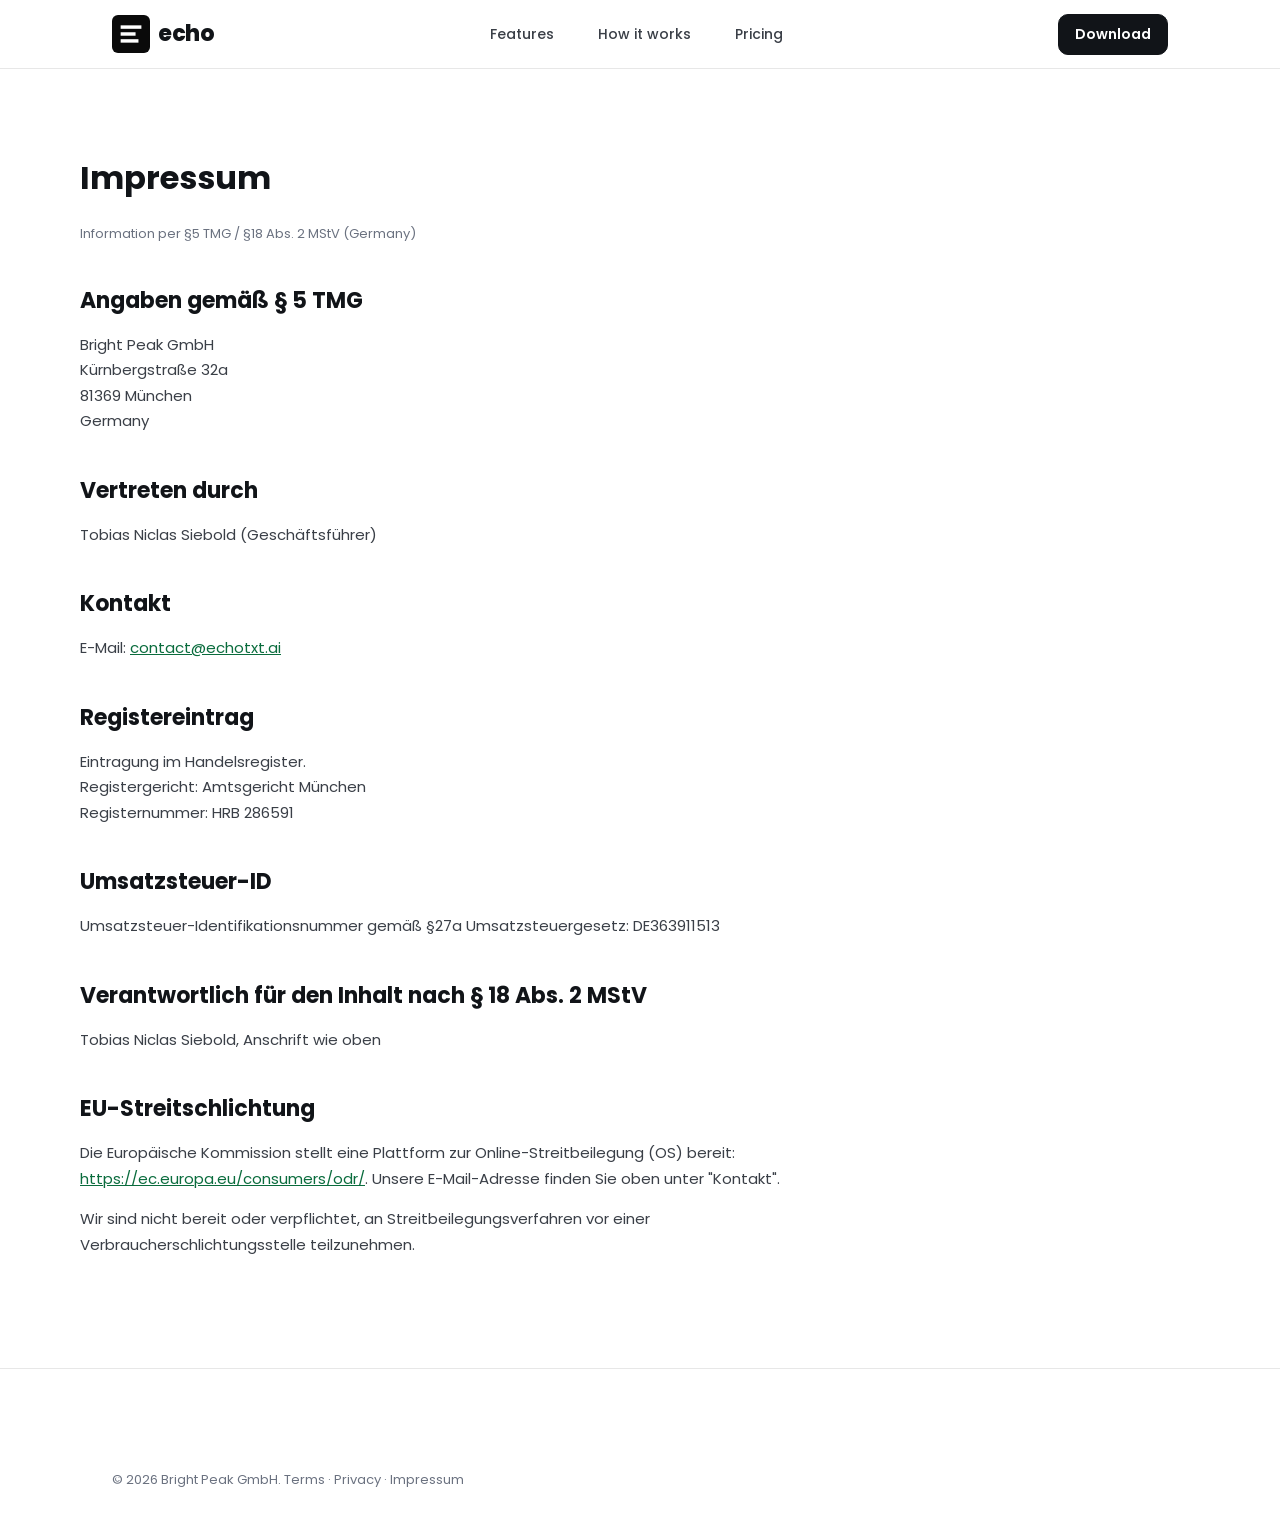
==== commit a519a0f6: "Add logo icon and favicon to all pages - assets/icon.svg + assets/favicon.ico copied from the Echo W" ====
--- a/impressum.html
+++ b/impressum.html
@@ -4,6 +4,8 @@
 <meta charset="utf-8" />
 <meta name="viewport" content="width=device-width, initial-scale=1" />
 <title>Impressum — Echo</title>
+<link rel="icon" href="assets/icon.svg" type="image/svg+xml">
+<link rel="icon" href="assets/favicon.ico" sizes="any">
 <link rel="preconnect" href="https://fonts.googleapis.com" />
 <link rel="preconnect" href="https://fonts.gstatic.com" crossorigin />
 <link href="https://fonts.googleapis.com/css2?family=Poppins:wght@400;500;600;700;800&family=JetBrains+Mono:wght@400;500;600&display=swap" rel="stylesheet" />
@@ -16,7 +18,7 @@
 
 <header class="topbar">
   <div class="topbar-inner container" style="max-width:1120px;">
-    <a href="index.html" class="brand-mark" style="font-family:'Poppins',sans-serif;font-size:22px;font-weight:800;letter-spacing:-0.02em;color:var(--ink);">echo</a>
+    <a href="index.html" class="brand-mark" style="display:inline-flex;align-items:center;gap:8px;text-decoration:none;font-family:'Poppins',sans-serif;font-size:22px;font-weight:800;letter-spacing:-0.02em;color:var(--ink);"><img src="assets/icon.svg" alt="Echo" width="28" height="28" style="border-radius:6px;flex-shrink:0;">echo</a>
     <nav class="nav-links">
       <a href="index.html#features">Features</a>
       <a href="index.html#how-it-works">How it works</a>
--- a/css/site.css
+++ b/css/site.css
@@ -18,8 +18,40 @@
 .hero { padding: 96px 0 80px; text-align: center; }
 .hero .hero-kicker { display: inline-flex; }
 .hero h1 {
-  font-size: 56px; max-width: 16ch; margin: 0 auto 20px;
+  font-size: 56px; max-width: 20ch; margin: 0 auto 20px;
   text-wrap: balance;
+}
+
+/* "minutes" strikes itself out, "seconds" lands a beat later — a one-time
+   entrance moment, not a loop, so it reads as emphasis rather than a gimmick. */
+.hero h1 .struck {
+  position: relative;
+  display: inline-block;
+}
+.hero h1 .struck::after {
+  content: '';
+  position: absolute;
+  left: -2px; right: -2px; top: 52%;
+  height: 4px;
+  background: var(--accent);
+  border-radius: 2px;
+  transform: scaleX(0);
+  transform-origin: left;
+  animation: strike-in 0.45s ease-out 0.7s forwards;
+}
+.hero h1 .reveal {
+  display: inline-block;
+  color: var(--brand-deep);
+  opacity: 0;
+  transform: translateY(8px);
+  animation: reveal-in 0.4s ease-out 1.1s forwards;
+}
+@keyframes strike-in { to { transform: scaleX(1); } }
+@keyframes reveal-in { to { opacity: 1; transform: translateY(0); } }
+@media (prefers-reduced-motion: reduce) {
+  .hero h1 .struck::after, .hero h1 .reveal { animation: none; }
+  .hero h1 .struck::after { transform: scaleX(1); }
+  .hero h1 .reveal { opacity: 1; transform: none; }
 }
 .hero .lead {
   font-size: 18px; color: var(--ink-2); max-width: 56ch;
@@ -38,43 +70,49 @@
 .platform-section h2 { font-size: 36px; max-width: 24ch; margin: 0 auto 14px; text-wrap: balance; }
 .platform-chips { display: flex; gap: 10px; justify-content: center; margin-bottom: 28px; }
 
-/* Scattered cloud of real app icons (Simple Icons, CC0-licensed, self-hosted in
-   assets/icons/ — fetched once, no live hotlinking) used descriptively to show
-   compatibility. These are not client logos and imply no partnership/endorsement. */
-.icon-cloud { display: flex; gap: 18px; justify-content: center; flex-wrap: wrap; padding: 8px 0; }
+/* Real app icons (Simple Icons, CC0-licensed, self-hosted in assets/icons/ —
+   fetched once, no live hotlinking) used descriptively to show compatibility.
+   These are not client logos and imply no partnership/endorsement. */
 .icon-badge {
   width: 56px; height: 56px; border-radius: 50%;
   background: #fff; border: 1px solid var(--line);
   display: inline-flex; align-items: center; justify-content: center;
   box-shadow: 0 6px 16px rgba(15,23,42,0.06);
+  flex-shrink: 0;
   transition: transform .18s ease, box-shadow .18s ease;
 }
 .icon-badge img { width: 26px; height: 26px; display: block; }
-.icon-badge:hover { transform: translateY(-3px) scale(1.04); box-shadow: 0 10px 22px rgba(15,23,42,0.10); }
-.icon-badge:nth-child(odd) { transform: rotate(-4deg); }
-.icon-badge:nth-child(even) { transform: rotate(4deg); }
-.icon-badge:nth-child(3n) { transform: rotate(-7deg) translateY(4px); }
-.icon-badge:hover { transform: translateY(-3px) scale(1.06) rotate(0deg); }
-.icon-cloud-caption { font-size: 13.5px; color: var(--muted); margin: 18px 0 0; }
+.icon-cloud-caption { font-size: 13.5px; color: var(--muted); margin: 18px 0 0; text-align: center; }
 
-/* ---------- Feature grid ---------- */
-.feature-grid {
-  display: grid; grid-template-columns: repeat(3, 1fr); gap: 24px;
+/* ---------- Icon wave (Section 2 — "draft faster in all your apps") ----------
+   An infinite horizontal marquee (the track is the icon set duplicated once,
+   translated by exactly -50% so the loop point is invisible) with each badge
+   bobbing on its own offset, so the row reads as a wave travelling through the
+   icons rather than a flat scroll. A fixed inline --i index (not nth-child)
+   keeps the stagger correct across the duplicated half too. */
+.icon-wave {
+  overflow: hidden;
+  padding: 28px 0 8px;
+  -webkit-mask-image: linear-gradient(90deg, transparent, #000 8%, #000 92%, transparent);
+  mask-image: linear-gradient(90deg, transparent, #000 8%, #000 92%, transparent);
 }
-@media (max-width: 860px) { .feature-grid { grid-template-columns: 1fr; } }
-.feature-card {
-  background: #fff; border: 1px solid var(--line); border-radius: var(--radius);
-  padding: 28px;
+.icon-wave-track {
+  display: flex;
+  gap: 32px;
+  width: max-content;
+  animation: wave-scroll 22s linear infinite;
 }
-.feature-card .icn {
-  width: 40px; height: 40px; border-radius: 10px;
-  background: var(--brand-soft); color: var(--brand-deep);
-  display: inline-flex; align-items: center; justify-content: center;
-  margin-bottom: 16px;
+.icon-wave .icon-badge {
+  animation: wave-bob 1.8s ease-in-out infinite;
+  animation-delay: calc(var(--i, 0) * 0.12s);
 }
-.feature-card .icn svg { width: 20px; height: 20px; }
-.feature-card h3 { font-size: 17px; margin: 0 0 8px; }
-.feature-card p { font-size: 14px; margin: 0; }
+.icon-wave .icon-badge:hover { transform: translateY(-3px) scale(1.06); box-shadow: 0 10px 22px rgba(15,23,42,0.10); }
+@keyframes wave-scroll { from { transform: translateX(0); } to { transform: translateX(-50%); } }
+@keyframes wave-bob { 0%, 100% { transform: translateY(0); } 50% { transform: translateY(-12px); } }
+@media (prefers-reduced-motion: reduce) {
+  .icon-wave-track { animation: none; }
+  .icon-wave .icon-badge { animation: none; }
+}
 
 /* ---------- "Three ways to draft" cards ---------- */
 .mode-grid { display: grid; grid-template-columns: repeat(3, 1fr); gap: 24px; }
@@ -96,11 +134,19 @@
 /* ---------- Pricing ---------- */
 .pricing-grid { display: grid; grid-template-columns: repeat(2, 1fr); gap: 24px; max-width: 760px; margin: 0 auto; }
 @media (max-width: 700px) { .pricing-grid { grid-template-columns: 1fr; } }
+.pricing-grid-3 { grid-template-columns: repeat(3, 1fr); max-width: 1040px; }
+@media (max-width: 900px) { .pricing-grid-3 { grid-template-columns: 1fr; max-width: 420px; } }
 .price-card {
   background: #fff; border: 1px solid var(--line); border-radius: var(--radius);
-  padding: 36px;
+  padding: 36px; position: relative;
 }
-.price-card.is-featured { border-color: var(--brand); box-shadow: var(--sel-active-ring); position: relative; }
+.price-card.is-featured { border-color: var(--brand); box-shadow: var(--sel-active-ring); }
+.price-card-badge {
+  position: absolute; top: -13px; left: 50%; transform: translateX(-50%);
+  background: var(--brand); color: #fff; font-size: 11.5px; font-weight: 700;
+  letter-spacing: 0.04em; text-transform: uppercase;
+  padding: 5px 14px; border-radius: 999px;
+}
 .price-card .plan-name { font-size: 15px; font-weight: 700; margin: 0 0 4px; }
 .price-card .plan-amount { font-size: 40px; font-weight: 700; letter-spacing: -0.02em; margin: 0 0 4px; }
 .price-card .plan-amount span { font-size: 15px; font-weight: 500; color: var(--muted); }
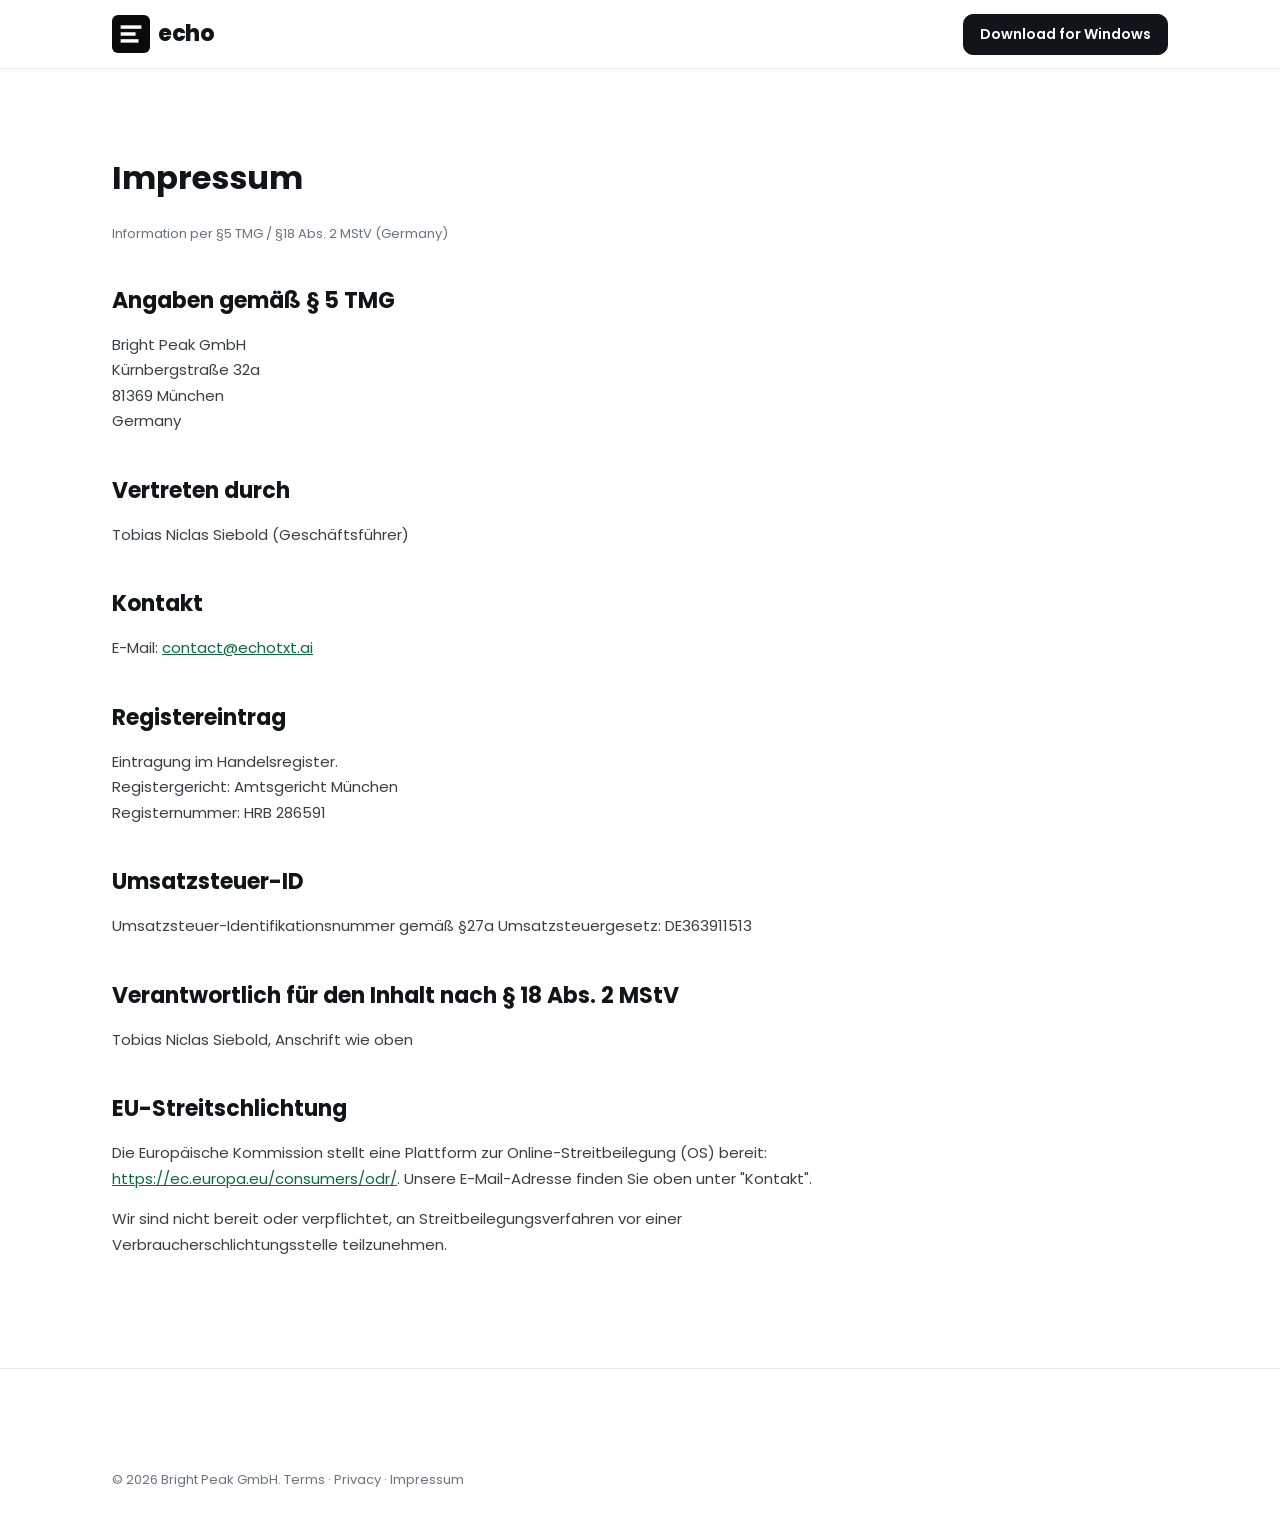
==== commit e84b0b7b: "Launch landing page with hero, modes, pricing, and legal pages - Full landing page with word-cycling" ====
--- a/impressum.html
+++ b/impressum.html
@@ -19,12 +19,7 @@
 <header class="topbar">
   <div class="topbar-inner container" style="max-width:1120px;">
     <a href="index.html" class="brand-mark" style="display:inline-flex;align-items:center;gap:8px;text-decoration:none;font-family:'Poppins',sans-serif;font-size:22px;font-weight:800;letter-spacing:-0.02em;color:var(--ink);"><img src="assets/icon.svg" alt="Echo" width="28" height="28" style="border-radius:6px;flex-shrink:0;">echo</a>
-    <nav class="nav-links">
-      <a href="index.html#features">Features</a>
-      <a href="index.html#how-it-works">How it works</a>
-      <a href="index.html#pricing">Pricing</a>
-    </nav>
-    <a class="nav-cta" href="https://github.com/diliniclas/echo-releases/releases/latest">Download</a>
+    <a class="nav-cta" href="https://github.com/diliniclas/echo-releases/releases/download/v0.3.4/Echo-Setup-0.3.4.exe">Download for Windows</a>
   </div>
 </header>
 
--- a/css/chrome.css
+++ b/css/chrome.css
@@ -7,10 +7,10 @@
   --line: #e7e7e7;
   --bg: #ffffff;
   --bg-soft: #f6f7f8;
-  --brand: #0fbf6a;       /* In&Out green (approx) */
+  --brand: #0ddd86;
   --brand-soft: #c9f5dd;
   --brand-deep: #0a6c3d;
-  --highlight: #0ddd86;   /* highlight-stroke only — never use as fill */
+  --highlight: #0ddd86;
   --accent: #ff5a3c;       /* CTA orange */
   --radius: 14px;
 
@@ -228,7 +228,7 @@
    Other CTA bands (.cta-band, .inline-cta-band, .coop-band, .final-cta) are genuinely
    distinct components — see docs/design/workflow.md §1, not drift. */
 .join-cta {
-  margin-top: 88px; background: var(--brand-soft);
+  margin-top: 88px; margin-bottom: 88px; background: var(--brand-soft);
   border-radius: 22px; padding: 48px 56px;
   display: grid; grid-template-columns: 1.4fr auto;
   align-items: center; gap: 32px;
--- a/css/buttons.css
+++ b/css/buttons.css
@@ -30,8 +30,8 @@
 
   /* Brand variant colors (kept in sync with chrome.css --brand) */
   --btn-brand:        var(--brand);
-  --btn-brand-hover:  #0aa75e;
-  --btn-brand-active: #0a8f50;
+  --btn-brand-hover:  #0bc278;
+  --btn-brand-active: #0aa868;
 
   --btn-danger:       #b91c1c;
   --btn-danger-bg:    #fef2f2;
@@ -80,7 +80,7 @@
 .btn:active { transform: translateY(1px); }
 .btn:focus-visible {
   outline: none;
-  box-shadow: 0 0 0 3px rgba(15, 191, 106, 0.22);
+  box-shadow: 0 0 0 3px rgba(13, 221, 134, 0.28);
 }
 .btn:disabled,
 .btn[aria-disabled="true"] {
@@ -142,14 +142,14 @@
    ---------------------------------------------------------------- */
 .btn-brand {
   background: var(--btn-brand);
-  color: var(--ink);
+  color: #fff;
   border-color: var(--btn-brand);
 }
 .btn-brand:hover {
-  color: var(--ink);
+  color: #fff;
   background: var(--btn-brand-hover);
   border-color: var(--btn-brand-hover);
-  box-shadow: 0 8px 18px rgba(15, 191, 106, 0.22);
+  box-shadow: 0 8px 18px rgba(13, 221, 134, 0.28);
 }
 .btn-brand:disabled,
 .btn-brand[aria-disabled="true"] { background: #d6dadf; border-color: #d6dadf; color: #fff; box-shadow: none; }
--- a/css/site.css
+++ b/css/site.css
@@ -41,11 +41,17 @@
 }
 .hero h1 .reveal {
   display: inline-block;
-  color: var(--brand-deep);
+  color: var(--brand);
   opacity: 0;
   transform: translateY(8px);
   animation: reveal-in 0.4s ease-out 1.1s forwards;
 }
+
+/* ---------- Word cycle (hero H1) ---------- */
+#hero-word { display: inline-block; }
+@keyframes hero-word-out { to   { opacity: 0; transform: translateY(-6px); } }
+@keyframes hero-word-in  { from { opacity: 0; transform: translateY(6px);  } to { opacity: 1; transform: none; } }
+@media (prefers-reduced-motion: reduce) { #hero-word { animation: none !important; } }
 @keyframes strike-in { to { transform: scaleX(1); } }
 @keyframes reveal-in { to { opacity: 1; transform: translateY(0); } }
 @media (prefers-reduced-motion: reduce) {
@@ -91,28 +97,16 @@
    icons rather than a flat scroll. A fixed inline --i index (not nth-child)
    keeps the stagger correct across the duplicated half too. */
 .icon-wave {
-  overflow: hidden;
   padding: 28px 0 8px;
-  -webkit-mask-image: linear-gradient(90deg, transparent, #000 8%, #000 92%, transparent);
-  mask-image: linear-gradient(90deg, transparent, #000 8%, #000 92%, transparent);
 }
 .icon-wave-track {
   display: flex;
   gap: 32px;
-  width: max-content;
-  animation: wave-scroll 22s linear infinite;
-}
-.icon-wave .icon-badge {
-  animation: wave-bob 1.8s ease-in-out infinite;
-  animation-delay: calc(var(--i, 0) * 0.12s);
+  justify-content: center;
+  flex-wrap: wrap;
+  padding: 0 32px;
 }
 .icon-wave .icon-badge:hover { transform: translateY(-3px) scale(1.06); box-shadow: 0 10px 22px rgba(15,23,42,0.10); }
-@keyframes wave-scroll { from { transform: translateX(0); } to { transform: translateX(-50%); } }
-@keyframes wave-bob { 0%, 100% { transform: translateY(0); } 50% { transform: translateY(-12px); } }
-@media (prefers-reduced-motion: reduce) {
-  .icon-wave-track { animation: none; }
-  .icon-wave .icon-badge { animation: none; }
-}
 
 /* ---------- "Three ways to draft" cards ---------- */
 .mode-grid { display: grid; grid-template-columns: repeat(3, 1fr); gap: 24px; }
@@ -122,6 +116,13 @@
   padding: 28px;
 }
 .mode-card .step { font-family: "JetBrains Mono", monospace; font-size: 11px; font-weight: 700; letter-spacing: 0.1em; color: var(--brand-deep); text-transform: uppercase; }
+.mode-card .mode-pill {
+  display: inline-flex; align-items: center;
+  padding: 4px 12px; border-radius: 999px;
+  background: var(--brand); color: #fff;
+  font-family: "JetBrains Mono", monospace;
+  font-size: 11px; font-weight: 700; letter-spacing: 0.1em; text-transform: uppercase;
+}
 .mode-card h3 { font-size: 17px; margin: 10px 0 8px; }
 .mode-card p { font-size: 14px; margin: 0 0 14px; }
 .mode-card .hotkey {
@@ -159,7 +160,7 @@
 .section { padding: 80px 0; }
 
 /* ---------- Legal pages (Terms / Privacy / Impressum) ---------- */
-.legal-page { padding: 64px 0 96px; }
+.legal-page { padding-top: 64px; padding-bottom: 96px; }
 .legal-page .legal-head { margin-bottom: 40px; }
 .legal-page .legal-head .updated { font-size: 13px; color: var(--muted); margin-top: 8px; }
 .legal-body { max-width: 72ch; }
